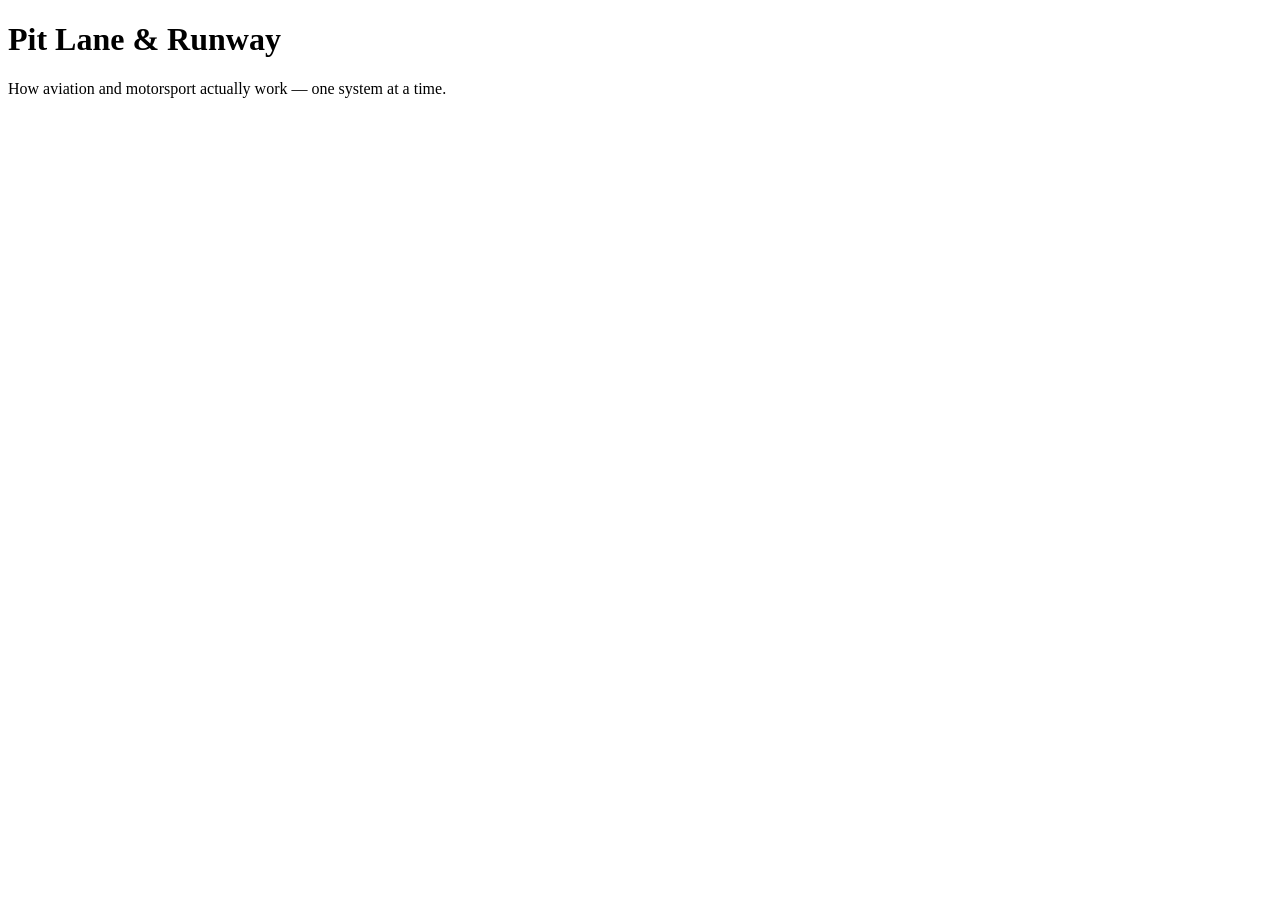
==== index.html @ e1591c95 "chore: set up project structure" ====
<!DOCTYPE html>
<html lang="en">
<head>
    <meta charset="UTF-8">
    <meta name="viewport" content="width=device-width, initial-scale=1.0">
    <title>Pit Lane & Runway</title>
</head>

<body>

    <h1>Pit Lane & Runway</h1>

    <p>
        How aviation and motorsport actually work —
        one system at a time.
    </p>

</body>
</html>
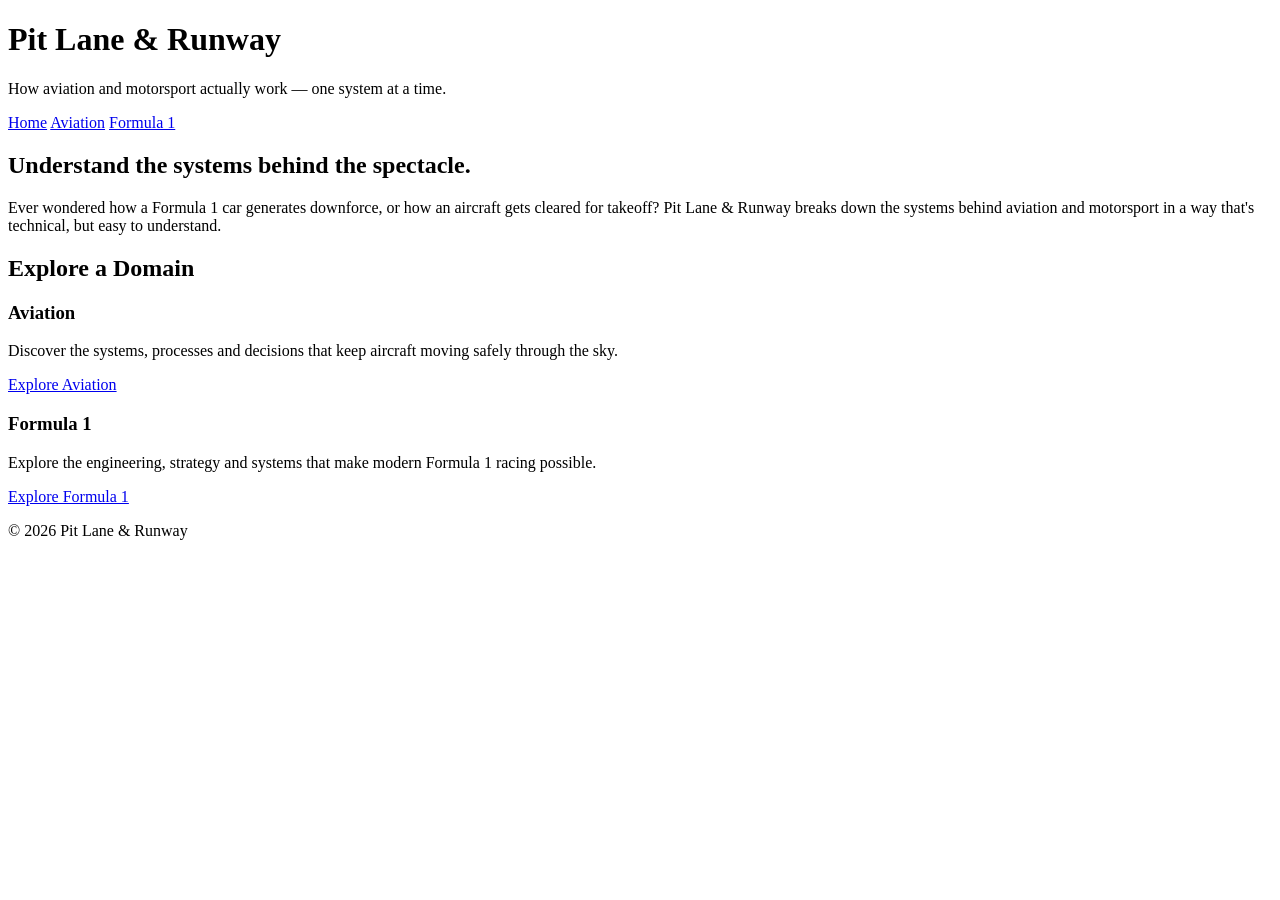
==== commit d1e9d427: "feat: build initial homepage structure" ====
--- a/index.html
+++ b/index.html
@@ -3,17 +3,77 @@
 <head>
     <meta charset="UTF-8">
     <meta name="viewport" content="width=device-width, initial-scale=1.0">
+
+    <meta
+        name="description"
+        content="Pit Lane & Runway explains how aviation and Formula 1 systems actually work."
+    >
+
     <title>Pit Lane & Runway</title>
 </head>
 
 <body>
 
-    <h1>Pit Lane & Runway</h1>
+    <header>
+        <h1>Pit Lane &amp; Runway</h1>
 
-    <p>
-        How aviation and motorsport actually work —
-        one system at a time.
-    </p>
+        <p>
+            How aviation and motorsport actually work —
+            one system at a time.
+        </p>
+
+        <nav>
+            <a href="index.html">Home</a>
+            <a href="topics/aviation/">Aviation</a>
+            <a href="topics/f1/">Formula 1</a>
+        </nav>
+    </header>
+
+    <main>
+
+        <section>
+            <h2>Understand the systems behind the spectacle.</h2>
+
+            <p>
+                Ever wondered how a Formula 1 car generates downforce,
+                or how an aircraft gets cleared for takeoff?
+                Pit Lane &amp; Runway breaks down the systems behind
+                aviation and motorsport in a way that's technical,
+                but easy to understand.
+            </p>
+        </section>
+
+        <section>
+            <h2>Explore a Domain</h2>
+
+            <article>
+                <h3>Aviation</h3>
+
+                <p>
+                    Discover the systems, processes and decisions
+                    that keep aircraft moving safely through the sky.
+                </p>
+
+                <a href="topics/aviation/">Explore Aviation</a>
+            </article>
+
+            <article>
+                <h3>Formula 1</h3>
+
+                <p>
+                    Explore the engineering, strategy and systems
+                    that make modern Formula 1 racing possible.
+                </p>
+
+                <a href="topics/f1/">Explore Formula 1</a>
+            </article>
+        </section>
+
+    </main>
+
+    <footer>
+        <p>&copy; 2026 Pit Lane &amp; Runway</p>
+    </footer>
 
 </body>
 </html>
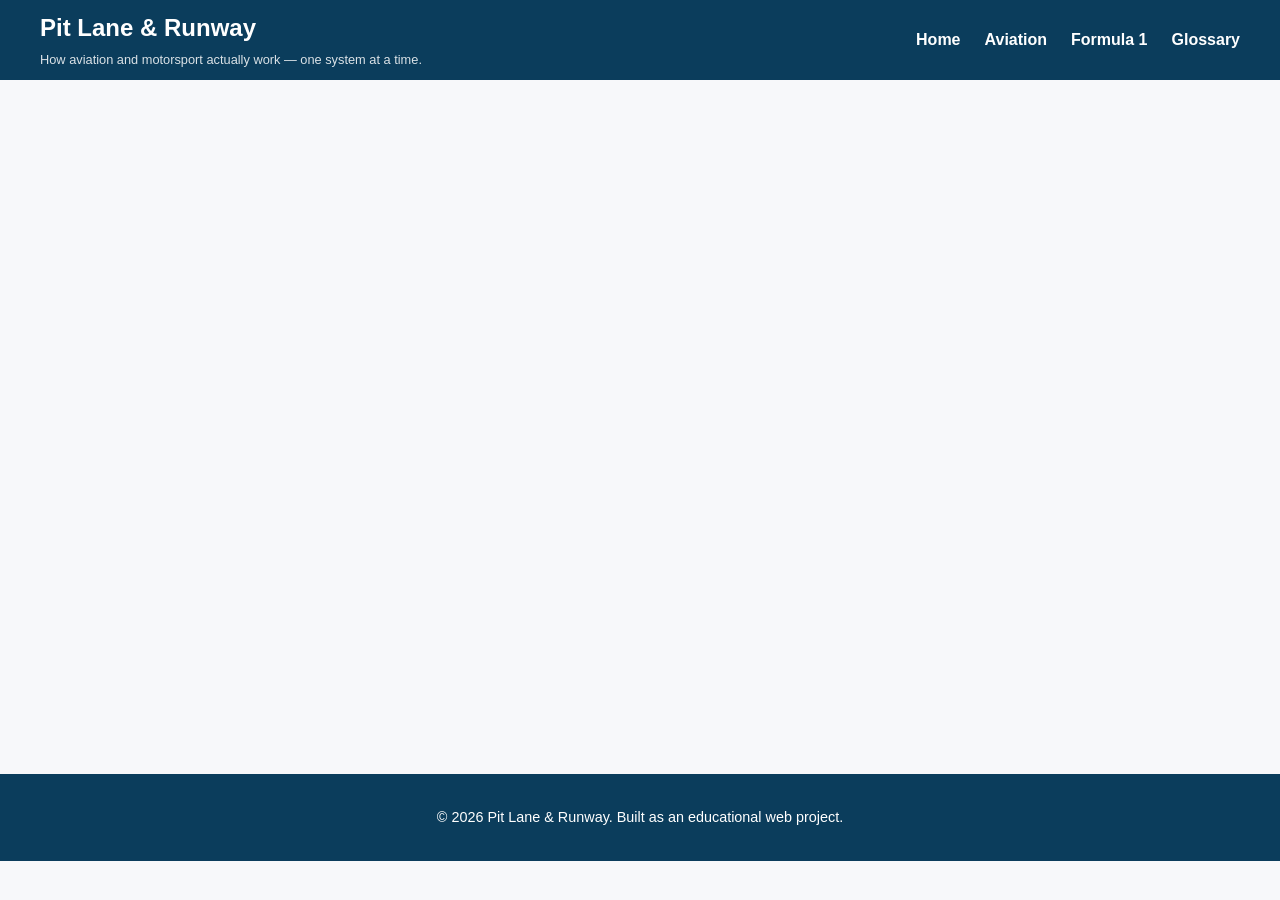
==== commit 0a5a4596: "feat: build shared site layout" ====
--- a/index.html
+++ b/index.html
@@ -10,69 +10,60 @@
     >
 
     <title>Pit Lane & Runway</title>
+
+    <link rel="stylesheet" href="styles/styles.css">
 </head>
-
 <body>
 
-    <header>
-        <h1>Pit Lane &amp; Runway</h1>
+    <header class="site-header">
+        <div class="container header-inner">
 
-        <p>
-            How aviation and motorsport actually work —
-            one system at a time.
-        </p>
+            <a href="index.html" class="brand">
+                <p class="brand-name">Pit Lane &amp; Runway</p>
+                <p class="brand-tagline">
+                    How aviation and motorsport actually work —
+                    one system at a time.
+                </p>
+            </a>
 
-        <nav>
-            <a href="index.html">Home</a>
-            <a href="topics/aviation/">Aviation</a>
-            <a href="topics/f1/">Formula 1</a>
-        </nav>
+            <nav class="site-nav" aria-label="Main navigation">
+                <ul>
+                    <li>
+                        <a href="index.html">Home</a>
+                    </li>
+
+                    <li>
+                        <a href="topics/aviation/">Aviation</a>
+                    </li>
+
+                    <li>
+                        <a href="topics/f1/">Formula 1</a>
+                    </li>
+
+                    <li>
+                        <a href="glossary.html">Glossary</a>
+                    </li>
+                </ul>
+            </nav>
+
+        </div>
     </header>
+
 
     <main>
 
-        <section>
-            <h2>Understand the systems behind the spectacle.</h2>
-
-            <p>
-                Ever wondered how a Formula 1 car generates downforce,
-                or how an aircraft gets cleared for takeoff?
-                Pit Lane &amp; Runway breaks down the systems behind
-                aviation and motorsport in a way that's technical,
-                but easy to understand.
-            </p>
-        </section>
-
-        <section>
-            <h2>Explore a Domain</h2>
-
-            <article>
-                <h3>Aviation</h3>
-
-                <p>
-                    Discover the systems, processes and decisions
-                    that keep aircraft moving safely through the sky.
-                </p>
-
-                <a href="topics/aviation/">Explore Aviation</a>
-            </article>
-
-            <article>
-                <h3>Formula 1</h3>
-
-                <p>
-                    Explore the engineering, strategy and systems
-                    that make modern Formula 1 racing possible.
-                </p>
-
-                <a href="topics/f1/">Explore Formula 1</a>
-            </article>
-        </section>
+        <!-- Homepage content will be developed on Day 2 -->
 
     </main>
 
-    <footer>
-        <p>&copy; 2026 Pit Lane &amp; Runway</p>
+
+    <footer class="site-footer">
+        <div class="container">
+            <p>
+                &copy; 2026 Pit Lane &amp; Runway.
+                Built as an educational web project.
+            </p>
+        </div>
     </footer>
 
 </body>
--- a/styles/styles.css
+++ b/styles/styles.css
@@ -0,0 +1,227 @@
+:root {
+    /* Brand colours */
+    --aviation-navy: #0B3D5C;
+    --f1-red: #C8102E;
+
+    /* Neutral colours */
+    --white: #FFFFFF;
+    --off-white: #F7F8FA;
+    --light-grey: #E5E7EB;
+    --medium-grey: #6B7280;
+    --dark-grey: #374151;
+    --black: #111827;
+
+    /* Typography */
+    --font-heading: Arial, Helvetica, sans-serif;
+    --font-body: Arial, Helvetica, sans-serif;
+
+    /* Layout */
+    --content-width: 1200px;
+    --page-padding: 1.5rem;
+
+    /* Spacing */
+    --space-xs: 0.5rem;
+    --space-sm: 0.75rem;
+    --space-md: 1rem;
+    --space-lg: 1.5rem;
+    --space-xl: 2rem;
+    --space-xxl: 4rem;
+
+    /* Borders */
+    --border-radius: 8px;
+    --border-colour: var(--light-grey);
+
+    /* Effects */
+    --shadow: 0 2px 8px rgba(0, 0, 0, 0.08);
+    --transition: 0.2s ease;
+}
+
+* {
+    box-sizing: border-box;
+}
+
+html {
+    scroll-behavior: smooth;
+}
+
+body {
+    margin: 0;
+    background-color: var(--off-white);
+    color: var(--black);
+    font-family: var(--font-body);
+    line-height: 1.6;
+}
+
+img {
+    max-width: 100%;
+    display: block;
+}
+
+a {
+    color: var(--aviation-navy);
+    text-decoration: none;
+}
+
+a:hover {
+    color: var(--f1-red);
+}
+
+
+/*Shared Layout*/
+
+.container {
+    width: min(100% - 2 * var(--page-padding), var(--content-width));
+    margin-inline: auto;
+}
+
+
+/*Header*/
+   
+.site-header {
+    background-color: var(--aviation-navy);
+    color: var(--white);
+}
+
+.header-inner {
+    min-height: 80px;
+    display: flex;
+    align-items: center;
+    justify-content: space-between;
+    gap: var(--space-lg);
+}
+
+.brand {
+    color: var(--white);
+}
+
+.brand:hover {
+    color: var(--white);
+}
+
+.brand-name {
+    margin: 0;
+    font-family: var(--font-heading);
+    font-size: 1.5rem;
+    font-weight: 700;
+}
+
+.brand-tagline {
+    margin: 0.15rem 0 0;
+    font-size: 0.8rem;
+    opacity: 0.85;
+}
+
+
+/*Navigation*/
+
+.site-nav ul {
+    display: flex;
+    align-items: center;
+    gap: var(--space-lg);
+    list-style: none;
+    margin: 0;
+    padding: 0;
+}
+
+.site-nav a {
+    color: var(--white);
+    font-weight: 600;
+    padding: 0.5rem 0;
+    border-bottom: 2px solid transparent;
+    transition: border-color var(--transition),
+                color var(--transition);
+}
+
+.site-nav a:hover,
+.site-nav a:focus {
+    color: var(--white);
+    border-bottom-color: var(--f1-red);
+}
+
+
+/*Main Content*/
+
+main {
+    min-height: 70vh;
+}
+
+.section {
+    padding: var(--space-xxl) 0;
+}
+
+.section-title {
+    margin-top: 0;
+    font-family: var(--font-heading);
+    color: var(--aviation-navy);
+}
+
+
+/* =========================================
+   Buttons
+   ========================================= */
+
+.button {
+    display: inline-block;
+    padding: 0.7rem 1.2rem;
+    border-radius: var(--border-radius);
+    background-color: var(--f1-red);
+    color: var(--white);
+    font-weight: 700;
+    transition: transform var(--transition),
+                background-color var(--transition);
+}
+
+.button:hover,
+.button:focus {
+    background-color: #a80d27;
+    color: var(--white);
+    transform: translateY(-1px);
+}
+
+
+/*Cards*/
+
+.card {
+    background-color: var(--white);
+    border: 1px solid var(--border-colour);
+    border-radius: var(--border-radius);
+    padding: var(--space-xl);
+    box-shadow: var(--shadow);
+}
+
+
+/*Footer*/
+
+.site-footer {
+    background-color: var(--aviation-navy);
+    color: var(--white);
+    padding: var(--space-xl) 0;
+    margin-top: var(--space-xxl);
+}
+
+.site-footer p {
+    margin: 0;
+    text-align: center;
+    font-size: 0.9rem;
+}
+
+
+/*Responsive Layout*/
+
+@media (max-width: 700px) {
+
+    .header-inner {
+        flex-direction: column;
+        align-items: flex-start;
+        padding: var(--space-lg) 0;
+    }
+
+    .site-nav ul {
+        flex-wrap: wrap;
+        gap: var(--space-md);
+    }
+
+    .section {
+        padding: var(--space-xl) 0;
+    }
+}
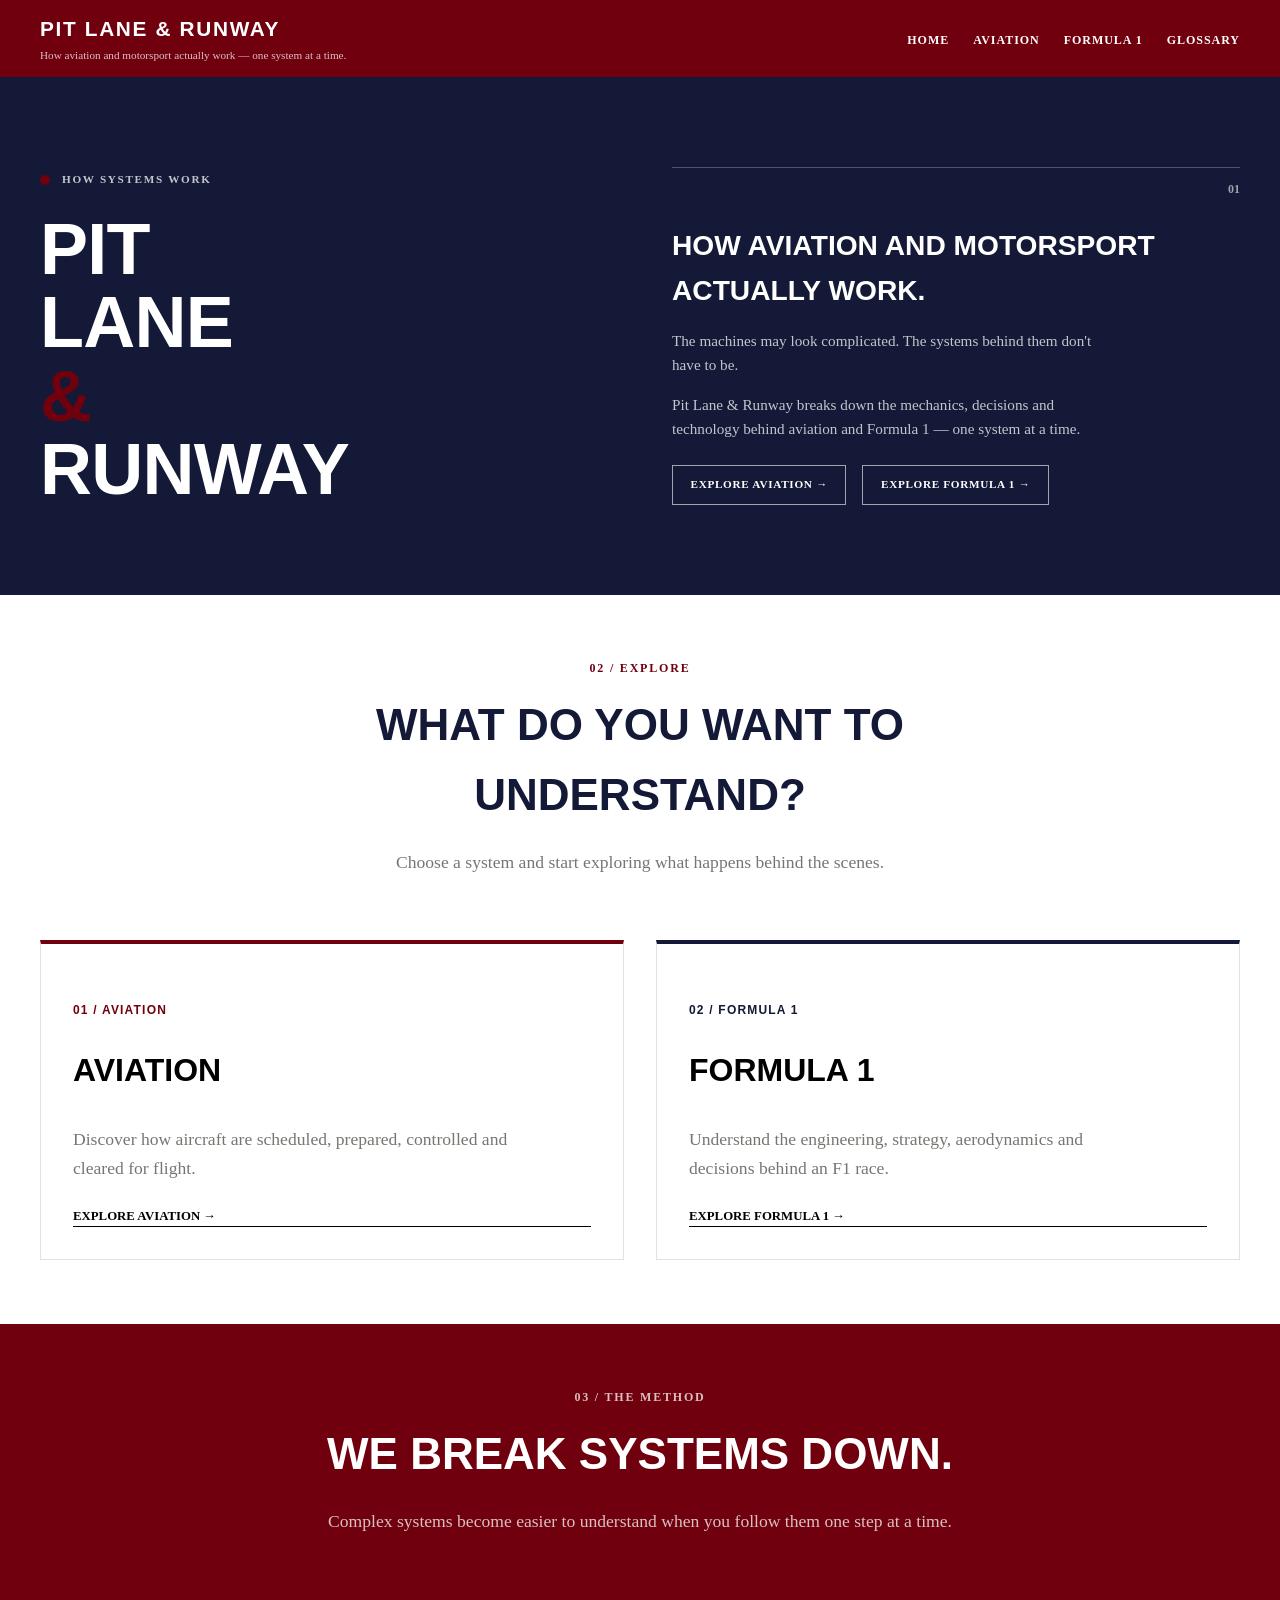
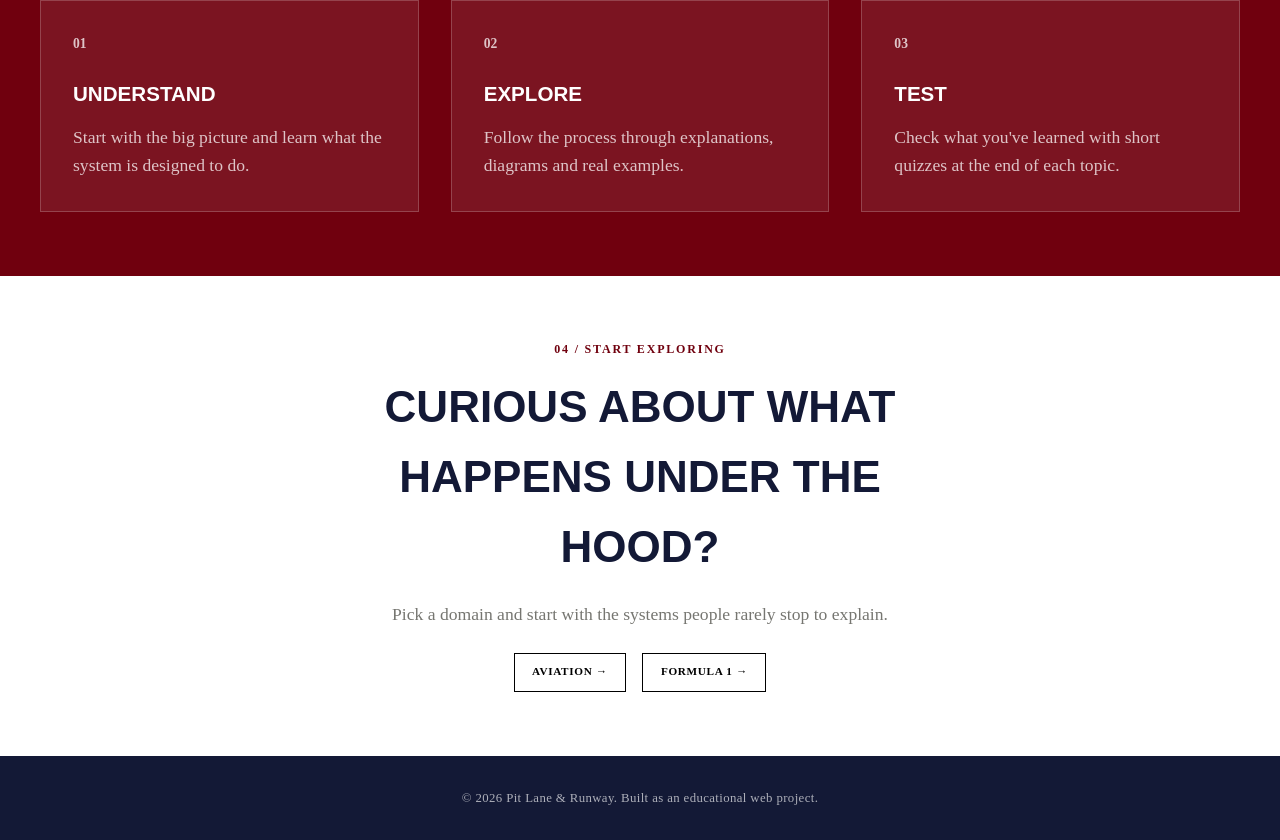
==== commit b9da00ea: "feat: complete homepage" ====
--- a/index.html
+++ b/index.html
@@ -52,9 +52,207 @@
 
     <main>
 
-        <!-- Homepage content will be developed on Day 2 -->
-
-    </main>
+    <!-- Editorial Hero -->
+    <section class="editorial-hero">
+        <div class="container editorial-hero-grid">
+
+            <div class="hero-title">
+                <p class="hero-kicker">HOW SYSTEMS WORK</p>
+
+                <h1>
+                    PIT<br>
+                    LANE<br>
+                    <span>&amp;</span><br>
+                    RUNWAY
+                </h1>
+            </div>
+
+            <div class="hero-copy">
+
+                <p class="hero-page-number">01</p>
+
+                <h2>
+                    How aviation and motorsport actually work.
+                </h2>
+
+                <p>
+                    The machines may look complicated.
+                    The systems behind them don't have to be.
+                </p>
+
+                <p>
+                    Pit Lane &amp; Runway breaks down the mechanics,
+                    decisions and technology behind aviation and
+                    Formula 1 — one system at a time.
+                </p>
+
+                <div class="hero-links">
+                    <a href="topics/aviation/index.html">
+                        Explore Aviation →
+                    </a>
+
+                    <a href="topics/f1/index.html">
+                        Explore Formula 1 →
+                    </a>
+                </div>
+
+            </div>
+
+        </div>
+    </section>
+
+
+    <!-- Explore Domains -->
+    <section class="explore-section">
+        <div class="container">
+
+            <div class="section-heading">
+                <p class="section-label">02 / EXPLORE</p>
+
+                <h2>
+                    What do you want to understand?
+                </h2>
+
+                <p>
+                    Choose a system and start exploring what happens
+                    behind the scenes.
+                </p>
+            </div>
+
+            <div class="domain-grid">
+
+                <article class="domain-card aviation-card">
+                    <p class="domain-number">01 / AVIATION</p>
+
+                    <h3>Aviation</h3>
+
+                    <p>
+                        Discover how aircraft are scheduled,
+                        prepared, controlled and cleared for flight.
+                    </p>
+
+                    <a
+                        class="text-link"
+                        href="topics/aviation/index.html"
+                    >
+                        Explore Aviation →
+                    </a>
+                </article>
+
+
+                <article class="domain-card f1-card">
+                    <p class="domain-number">02 / FORMULA 1</p>
+
+                    <h3>Formula 1</h3>
+
+                    <p>
+                        Understand the engineering, strategy,
+                        aerodynamics and decisions behind an F1 race.
+                    </p>
+
+                    <a
+                        class="text-link"
+                        href="topics/f1/index.html"
+                    >
+                        Explore Formula 1 →
+                    </a>
+                </article>
+
+            </div>
+
+        </div>
+    </section>
+
+
+    <!-- How It Works -->
+    <section class="how-it-works">
+        <div class="container">
+
+            <div class="section-heading">
+                <p class="section-label">03 / THE METHOD</p>
+
+                <h2>
+                    We break systems down.
+                </h2>
+
+                <p>
+                    Complex systems become easier to understand when
+                    you follow them one step at a time.
+                </p>
+            </div>
+
+            <div class="steps-grid">
+
+                <article class="step-card">
+                    <span class="step-number">01</span>
+
+                    <h3>Understand</h3>
+
+                    <p>
+                        Start with the big picture and learn what
+                        the system is designed to do.
+                    </p>
+                </article>
+
+                <article class="step-card">
+                    <span class="step-number">02</span>
+
+                    <h3>Explore</h3>
+
+                    <p>
+                        Follow the process through explanations,
+                        diagrams and real examples.
+                    </p>
+                </article>
+
+                <article class="step-card">
+                    <span class="step-number">03</span>
+
+                    <h3>Test</h3>
+
+                    <p>
+                        Check what you've learned with short
+                        quizzes at the end of each topic.
+                    </p>
+                </article>
+
+            </div>
+
+        </div>
+    </section>
+
+
+    <!-- Final Callout -->
+    <section class="explore-callout">
+        <div class="container">
+
+            <div class="callout-content">
+                <p class="section-label">04 / START EXPLORING</p>
+
+                <h2>
+                    Curious about what happens under the hood?
+                </h2>
+
+                <p>
+                    Pick a domain and start with the systems
+                    people rarely stop to explain.
+                </p>
+
+                <div class="hero-links">
+                    <a href="topics/aviation/index.html">
+                        Aviation →
+                    </a>
+
+                    <a href="topics/f1/index.html">
+                        Formula 1 →
+                    </a>
+                </div>
+            </div>
+
+        </div>
+    </section>
+
+</main>
 
 
     <footer class="site-footer">
--- a/styles/styles.css
+++ b/styles/styles.css
@@ -1,25 +1,17 @@
 :root {
-    /* Brand colours */
-    --aviation-navy: #0B3D5C;
-    --f1-red: #C8102E;
-
-    /* Neutral colours */
+    --dark-ruby: #70000E;
+    --neon-navy: #131936;
+    --bleached-sand: #E3D7BF;
     --white: #FFFFFF;
-    --off-white: #F7F8FA;
-    --light-grey: #E5E7EB;
-    --medium-grey: #6B7280;
-    --dark-grey: #374151;
-    --black: #111827;
-
-    /* Typography */
-    --font-heading: Arial, Helvetica, sans-serif;
-    --font-body: Arial, Helvetica, sans-serif;
-
-    /* Layout */
-    --content-width: 1200px;
-    --page-padding: 1.5rem;
-
-    /* Spacing */
+    --black: #000000;
+    --medium-grey: #767671;
+    --border-colour: rgba(19, 25, 54, 0.12);
+    --transition: 0.2s ease;
+
+    --font-heading: "Arial Black", Impact, sans-serif;
+    --font-body: "Bodoni Moda", Georgia, serif;
+    --font-ui: Arial, Helvetica, sans-serif;
+
     --space-xs: 0.5rem;
     --space-sm: 0.75rem;
     --space-md: 1rem;
@@ -27,13 +19,8 @@
     --space-xl: 2rem;
     --space-xxl: 4rem;
 
-    /* Borders */
-    --border-radius: 8px;
-    --border-colour: var(--light-grey);
-
-    /* Effects */
-    --shadow: 0 2px 8px rgba(0, 0, 0, 0.08);
-    --transition: 0.2s ease;
+    --content-width: 1200px;
+    --page-padding: 1rem;
 }
 
 * {
@@ -46,9 +33,10 @@
 
 body {
     margin: 0;
-    background-color: var(--off-white);
+    background-color: var(--white);
     color: var(--black);
     font-family: var(--font-body);
+    font-size: 1.1rem;
     line-height: 1.6;
 }
 
@@ -58,16 +46,13 @@
 }
 
 a {
-    color: var(--aviation-navy);
+    color: var(--neon-navy);
     text-decoration: none;
 }
 
 a:hover {
-    color: var(--f1-red);
-}
-
-
-/*Shared Layout*/
+    color: var(--dark-ruby);
+}
 
 .container {
     width: min(100% - 2 * var(--page-padding), var(--content-width));
@@ -75,44 +60,44 @@
 }
 
 
-/*Header*/
-   
+/* Header — ruby red */
+
 .site-header {
-    background-color: var(--aviation-navy);
-    color: var(--white);
+    background-color: var(--dark-ruby);
+    color: var(--white);
+    border-bottom: none;
 }
 
 .header-inner {
-    min-height: 80px;
+    min-height: 64px;
     display: flex;
     align-items: center;
     justify-content: space-between;
     gap: var(--space-lg);
+    flex-wrap: wrap;
+    padding: var(--space-sm) 0;
 }
 
 .brand {
     color: var(--white);
 }
 
-.brand:hover {
-    color: var(--white);
-}
-
 .brand-name {
     margin: 0;
     font-family: var(--font-heading);
-    font-size: 1.5rem;
-    font-weight: 700;
+    font-size: 1.3rem;
+    font-weight: 700;
+    letter-spacing: 0.08em;
+    text-transform: uppercase;
+    color: var(--white);
 }
 
 .brand-tagline {
-    margin: 0.15rem 0 0;
-    font-size: 0.8rem;
-    opacity: 0.85;
-}
-
-
-/*Navigation*/
+    margin: 0.1rem 0 0;
+    max-width: 380px;
+    font-size: 0.7rem;
+    color: rgba(255, 255, 255, 0.75);
+}
 
 .site-nav ul {
     display: flex;
@@ -126,102 +111,385 @@
 .site-nav a {
     color: var(--white);
     font-weight: 600;
+    font-size: 0.75rem;
+    letter-spacing: 0.08em;
+    text-transform: uppercase;
     padding: 0.5rem 0;
     border-bottom: 2px solid transparent;
-    transition: border-color var(--transition),
-                color var(--transition);
+    transition: border-color var(--transition), color var(--transition);
 }
 
 .site-nav a:hover,
 .site-nav a:focus {
     color: var(--white);
-    border-bottom-color: var(--f1-red);
-}
-
-
-/*Main Content*/
+    border-bottom-color: var(--white);
+}
 
 main {
     min-height: 70vh;
 }
 
-.section {
+
+/* =========================================
+   Hero — "PIT LANE & RUNWAY" — solid neon navy.
+   Vertical stripe removed entirely.
+========================================= */
+
+.editorial-hero {
+    position: relative;
+    background-color: var(--neon-navy);
     padding: var(--space-xxl) 0;
 }
 
-.section-title {
-    margin-top: 0;
-    font-family: var(--font-heading);
-    color: var(--aviation-navy);
-}
-
-
-/* =========================================
-   Buttons
-   ========================================= */
-
-.button {
-    display: inline-block;
-    padding: 0.7rem 1.2rem;
-    border-radius: var(--border-radius);
-    background-color: var(--f1-red);
-    color: var(--white);
-    font-weight: 700;
-    transition: transform var(--transition),
-                background-color var(--transition);
-}
-
-.button:hover,
-.button:focus {
-    background-color: #a80d27;
-    color: var(--white);
-    transform: translateY(-1px);
-}
-
-
-/*Cards*/
-
-.card {
+.editorial-hero-grid {
+    position: relative;
+    display: grid;
+    grid-template-columns: 1fr 1fr;
+    gap: var(--space-xxl);
+    align-items: center;
+}
+
+.hero-title {
+    padding: var(--space-lg) 0;
+}
+
+.hero-kicker {
+    display: inline-flex;
+    align-items: center;
+    gap: var(--space-sm);
+    margin: 0 0 var(--space-lg);
+    color: rgba(255, 255, 255, 0.75);
+    font-size: 0.7rem;
+    font-weight: 700;
+    letter-spacing: 0.15em;
+    text-transform: uppercase;
+}
+
+.hero-kicker::before {
+    content: "";
+    width: 10px;
+    height: 10px;
+    border-radius: 50%;
+    background-color: var(--dark-ruby);
+}
+
+.hero-title h1 {
+    margin: 0;
+    color: var(--white);
+    font-family: var(--font-heading);
+    font-size: clamp(2.75rem, 6vw, 4.5rem);
+    font-weight: 800;
+    line-height: 1.02;
+    letter-spacing: -0.01em;
+    text-transform: uppercase;
+}
+
+.hero-title h1 span {
+    color: var(--dark-ruby);
+}
+
+.hero-copy {
+    background-color: transparent;
+    color: var(--white);
+    padding: var(--space-lg) 0;
+}
+
+.hero-page-number {
+    margin: 0 0 var(--space-lg);
+    padding-top: var(--space-sm);
+    border-top: 1px solid rgba(255, 255, 255, 0.25);
+    color: rgba(255, 255, 255, 0.6);
+    font-size: 0.75rem;
+    font-weight: 700;
+    text-align: right;
+}
+
+.hero-copy h2 {
+    margin: 0 0 var(--space-md);
+    color: var(--white);
+    font-family: var(--font-heading);
+    font-size: clamp(1.3rem, 2.2vw, 1.8rem);
+    text-transform: uppercase;
+}
+
+.hero-copy p:not(.hero-page-number) {
+    color: rgba(255, 255, 255, 0.75);
+    font-size: 0.95rem;
+    max-width: 420px;
+}
+
+.hero-links {
+    display: flex;
+    flex-wrap: wrap;
+    gap: var(--space-md);
+    margin-top: var(--space-lg);
+}
+
+.hero-links a {
+    color: var(--white);
+    font-weight: 700;
+    text-transform: uppercase;
+    letter-spacing: 0.06em;
+    font-size: 0.7rem;
+    padding: 0.6rem 1.1rem;
+    border: 1px solid rgba(255, 255, 255, 0.6);
+    transition: background-color var(--transition), color var(--transition), border-color var(--transition);
+}
+
+.hero-links a:hover {
+    background-color: var(--dark-ruby);
+    border-color: var(--dark-ruby);
+    color: var(--white);
+}
+
+
+/* =========================================
+   "What do you want to understand?" — white
+========================================= */
+
+.explore-section {
+    padding: var(--space-xxl) 0;
     background-color: var(--white);
+}
+
+.section-heading {
+    max-width: 700px;
+    margin-bottom: var(--space-xxl);
+    text-align: center;
+    margin-inline: auto;
+}
+
+.section-label {
+    margin: 0 0 var(--space-sm);
+    color: var(--dark-ruby);
+    font-size: 0.75rem;
+    font-weight: 700;
+    letter-spacing: 0.15em;
+    text-transform: uppercase;
+}
+
+.section-heading h2 {
+    margin: 0 0 var(--space-md);
+    color: var(--neon-navy);
+    font-family: var(--font-heading);
+    font-size: clamp(1.8rem, 3.5vw, 2.75rem);
+    text-transform: uppercase;
+}
+
+.section-heading p:last-child {
+    margin-bottom: 0;
+    color: var(--medium-grey);
+}
+
+.domain-grid {
+    display: grid;
+    grid-template-columns: repeat(2, 1fr);
+    gap: var(--space-xl);
+}
+
+.domain-card {
+    position: relative;
+    min-height: 320px;
+    padding: var(--space-xl);
+    background-color: var(--white);
+    color: var(--black);
     border: 1px solid var(--border-colour);
-    border-radius: var(--border-radius);
+    border-top: 4px solid var(--dark-ruby);
+    display: flex;
+    flex-direction: column;
+    justify-content: flex-end;
+}
+
+.f1-card {
+    border-top-color: var(--neon-navy);
+}
+
+.domain-number {
+    margin: 0 0 var(--space-lg);
+    color: var(--dark-ruby);
+    font-size: 0.75rem;
+    font-weight: 700;
+    letter-spacing: 0.1em;
+    font-family: var(--font-ui);
+}
+
+.f1-card .domain-number {
+    color: var(--neon-navy);
+}
+
+.domain-card h3 {
+    margin: 0 0 var(--space-sm);
+    color: var(--black);
+    font-family: var(--font-heading);
+    font-size: 2rem;
+    text-transform: uppercase;
+}
+
+.domain-card p:not(.domain-number) {
+    max-width: 460px;
+    margin-bottom: var(--space-lg);
+    color: var(--medium-grey);
+}
+
+.text-link {
+    color: var(--black);
+    font-weight: 700;
+    text-transform: uppercase;
+    font-size: 0.8rem;
+    border-bottom: 1px solid var(--black);
+}
+
+.text-link:hover,
+.text-link:focus {
+    color: var(--dark-ruby);
+    border-bottom-color: var(--dark-ruby);
+}
+
+
+/* =========================================
+   "We break systems down." — ruby red
+========================================= */
+
+.how-it-works {
+    padding: var(--space-xxl) 0;
+    background-color: var(--dark-ruby);
+}
+
+.how-it-works .section-heading h2 {
+    color: var(--white);
+}
+
+.how-it-works .section-label {
+    color: rgba(255, 255, 255, 0.75);
+}
+
+.how-it-works .section-heading p:last-child {
+    color: rgba(255, 255, 255, 0.75);
+}
+
+.steps-grid {
+    display: grid;
+    grid-template-columns: repeat(3, 1fr);
+    gap: var(--space-xl);
+}
+
+.step-card {
     padding: var(--space-xl);
-    box-shadow: var(--shadow);
-}
-
-
-/*Footer*/
+    background-color: rgba(255, 255, 255, 0.08);
+    border: 1px solid rgba(255, 255, 255, 0.2);
+}
+
+.step-number {
+    display: block;
+    margin-bottom: var(--space-lg);
+    color: rgba(255, 255, 255, 0.75);
+    font-size: 0.85rem;
+    font-weight: 700;
+}
+
+.step-card h3 {
+    margin: 0 0 var(--space-sm);
+    color: var(--white);
+    font-family: var(--font-heading);
+    text-transform: uppercase;
+}
+
+.step-card p {
+    margin: 0;
+    color: rgba(255, 255, 255, 0.75);
+}
+
+
+/* =========================================
+   "Curious about what happens under the hood?" — white
+========================================= */
+
+.explore-callout {
+    padding: var(--space-xxl) 0;
+    background-color: var(--white);
+    color: var(--black);
+    text-align: center;
+}
+
+.callout-content {
+    max-width: 650px;
+    margin-inline: auto;
+}
+
+.explore-callout .section-label {
+    color: var(--dark-ruby);
+}
+
+.explore-callout h2 {
+    margin: 0 0 var(--space-md);
+    color: var(--neon-navy);
+    font-family: var(--font-heading);
+    font-size: clamp(1.8rem, 3.5vw, 2.75rem);
+    text-transform: uppercase;
+}
+
+.explore-callout p:last-of-type {
+    margin-bottom: 0;
+    color: var(--medium-grey);
+}
+
+.explore-callout .hero-links {
+    justify-content: center;
+}
+
+.explore-callout .hero-links a {
+    color: var(--black);
+    border: 1px solid var(--black);
+}
+
+.explore-callout .hero-links a:hover {
+    background-color: var(--dark-ruby);
+    border-color: var(--dark-ruby);
+    color: var(--white);
+}
+
+
+/* =========================================
+   Footer — neon navy
+========================================= */
 
 .site-footer {
-    background-color: var(--aviation-navy);
+    background-color: var(--neon-navy);
     color: var(--white);
     padding: var(--space-xl) 0;
-    margin-top: var(--space-xxl);
 }
 
 .site-footer p {
     margin: 0;
     text-align: center;
-    font-size: 0.9rem;
-}
-
-
-/*Responsive Layout*/
-
-@media (max-width: 700px) {
-
-    .header-inner {
+    font-size: 0.8rem;
+    color: rgba(255, 255, 255, 0.65);
+    letter-spacing: 0.03em;
+}
+
+
+/* =========================================
+   Responsive
+========================================= */
+
+@media (max-width: 800px) {
+    .editorial-hero-grid {
+        grid-template-columns: 1fr;
+    }
+
+    .domain-grid,
+    .steps-grid {
+        grid-template-columns: 1fr;
+    }
+}
+
+@media (max-width: 600px) {
+    .hero-links {
         flex-direction: column;
         align-items: flex-start;
-        padding: var(--space-lg) 0;
     }
 
-    .site-nav ul {
-        flex-wrap: wrap;
-        gap: var(--space-md);
-    }
-
-    .section {
-        padding: var(--space-xl) 0;
+    .explore-callout .hero-links {
+        align-items: center;
     }
 }
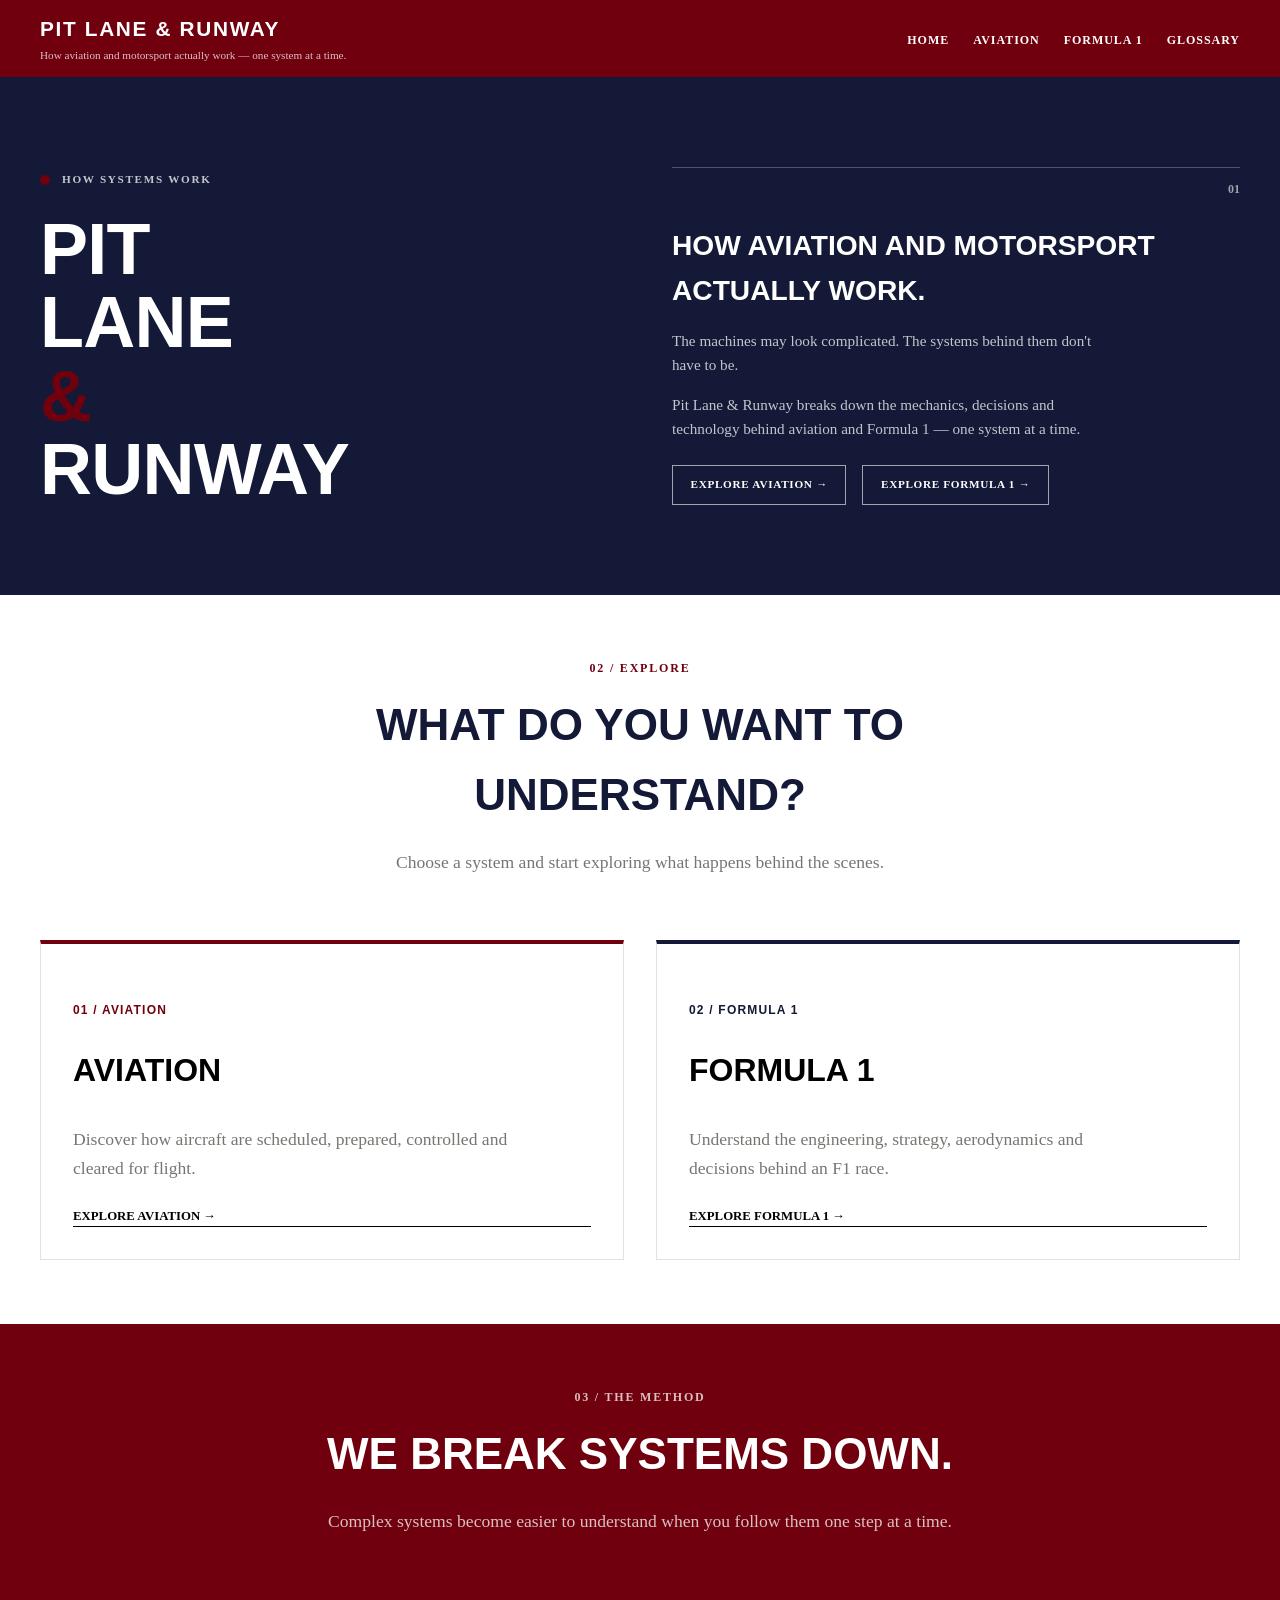
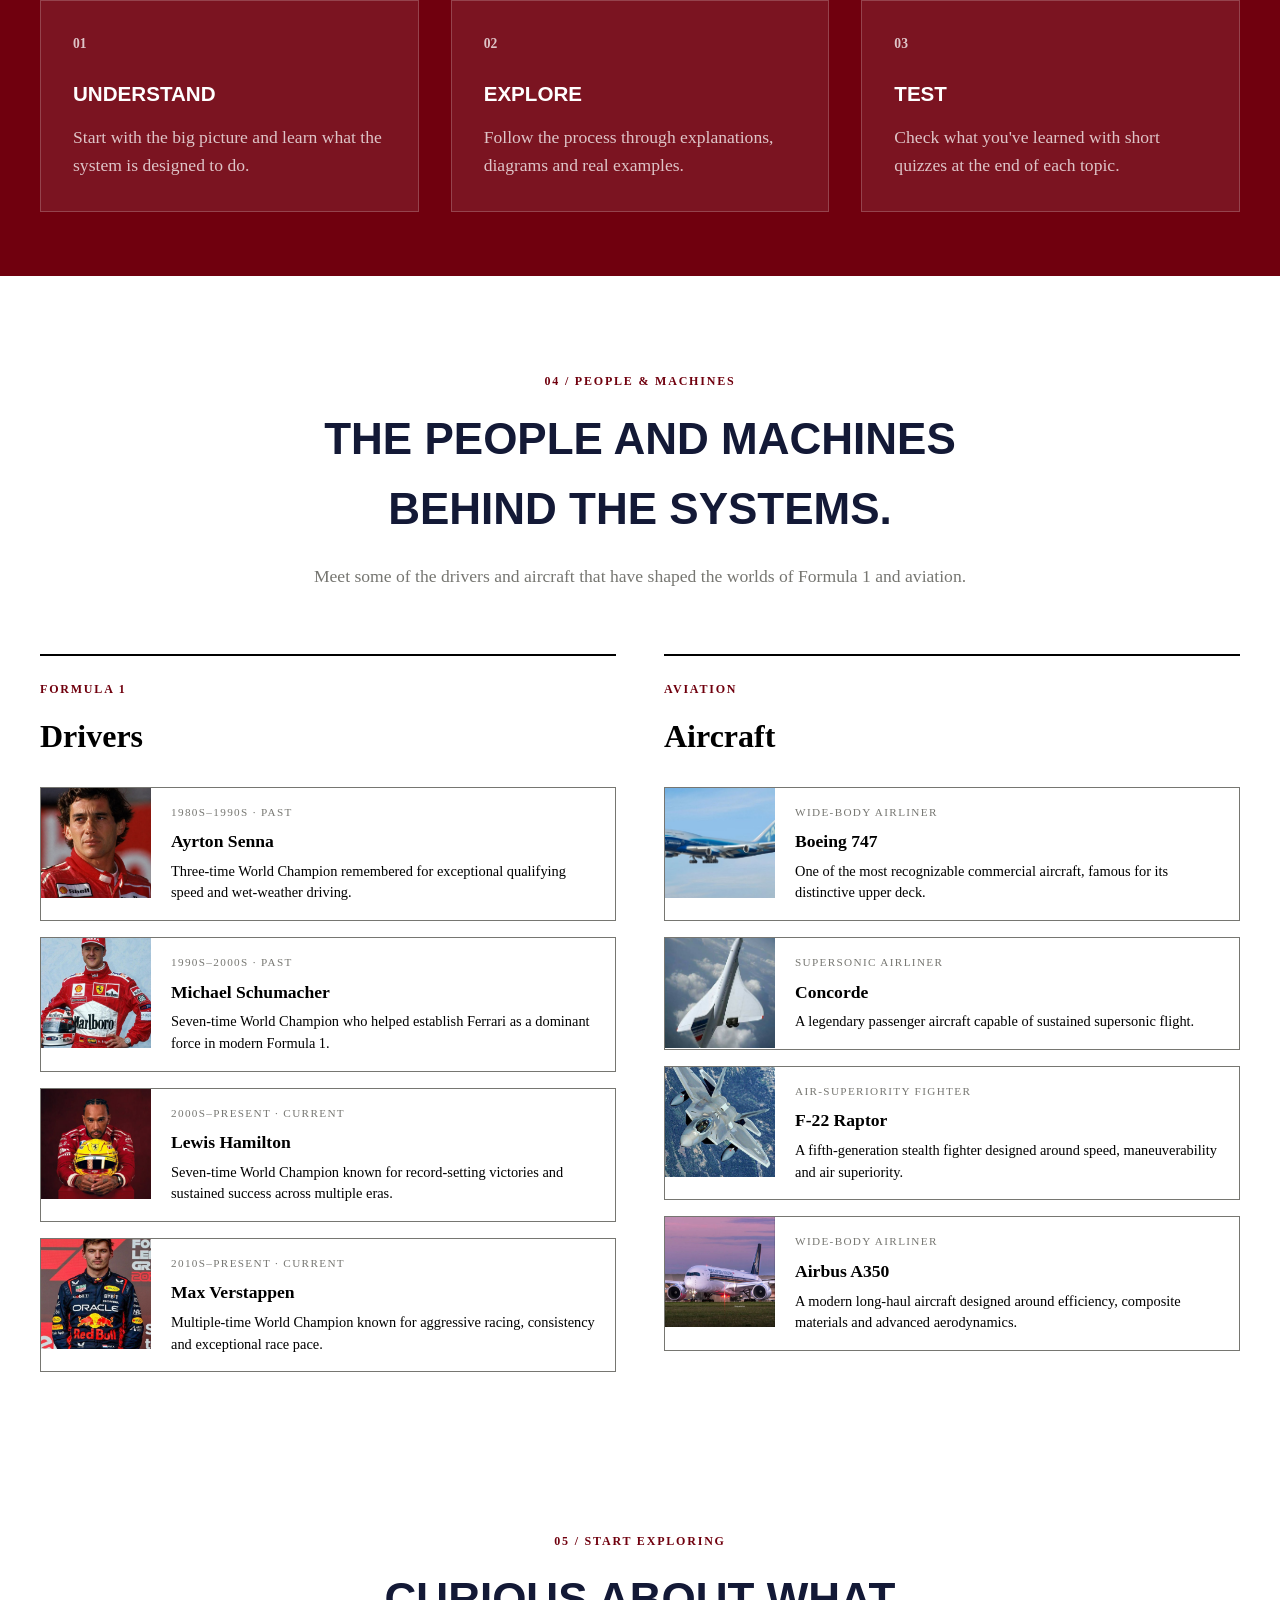
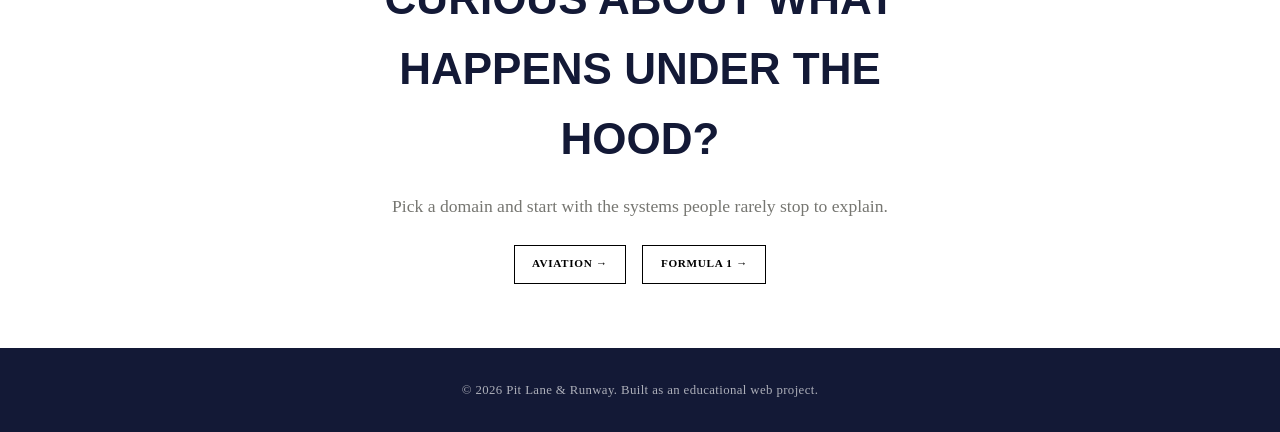
==== commit 25141cc8: "feat: connect topic data and add showcases" ====
--- a/index.html
+++ b/index.html
@@ -221,13 +221,70 @@
         </div>
     </section>
 
+    <!-- People & Machines -->
+<section class="showcase-section">
+    <div class="container">
+
+        <div class="section-heading">
+            <p class="section-label">04 / PEOPLE &amp; MACHINES</p>
+
+            <h2>
+                The people and machines behind the systems.
+            </h2>
+
+            <p>
+                Meet some of the drivers and aircraft that have
+                shaped the worlds of Formula 1 and aviation.
+            </p>
+        </div>
+
+        <div class="showcase-grid">
+
+            <!-- F1 Drivers -->
+            <section class="showcase-panel">
+
+                <div class="showcase-panel-heading">
+                    <p class="section-label">FORMULA 1</p>
+
+                    <h3>Drivers</h3>
+                </div>
+
+                <div
+                    id="driver-showcase"
+                    class="showcase-list"
+                ></div>
+
+            </section>
+
+
+            <!-- Aircraft -->
+            <section class="showcase-panel">
+
+                <div class="showcase-panel-heading">
+                    <p class="section-label">AVIATION</p>
+
+                    <h3>Aircraft</h3>
+                </div>
+
+                <div
+                    id="aircraft-showcase"
+                    class="showcase-list"
+                ></div>
+
+            </section>
+
+        </div>
+
+    </div>
+</section>
+
 
     <!-- Final Callout -->
     <section class="explore-callout">
         <div class="container">
 
             <div class="callout-content">
-                <p class="section-label">04 / START EXPLORING</p>
+                <p class="section-label">05 / START EXPLORING</p>
 
                 <h2>
                     Curious about what happens under the hood?
@@ -263,6 +320,6 @@
             </p>
         </div>
     </footer>
-
+    <script src="scripts/showcase.js"></script>
 </body>
 </html>
--- a/styles/styles.css
+++ b/styles/styles.css
@@ -399,6 +399,86 @@
     color: rgba(255, 255, 255, 0.75);
 }
 
+/* People & Machines Showcase */
+
+.showcase-section {
+    padding: 6rem 0;
+}
+
+.showcase-grid {
+    display: grid;
+    grid-template-columns: repeat(2, minmax(0, 1fr));
+    gap: 3rem;
+    margin-top: 3rem;
+}
+
+.showcase-panel {
+    border-top: 2px solid var(--black);
+    padding-top: 1.5rem;
+}
+
+.showcase-panel-heading {
+    margin-bottom: 1.5rem;
+}
+
+.showcase-panel-heading h3 {
+    margin: 0;
+    font-size: 2rem;
+}
+
+.showcase-list {
+    display: grid;
+    gap: 1rem;
+}
+
+.showcase-item {
+    display: grid;
+    grid-template-columns: 110px 1fr;
+    min-height: 110px;
+    border: 1px solid var(--medium-grey);
+    background: var(--white);
+    overflow: hidden;
+}
+
+.showcase-image-wrapper {
+    width: 110px;
+    height: 110px;
+    overflow: hidden;
+}
+
+.showcase-image {
+    width: 100%;
+    height: 100%;
+    object-fit: cover;
+    display: block;
+}
+
+.showcase-item-content {
+    padding: 1rem 1.25rem;
+    display: flex;
+    flex-direction: column;
+    justify-content: center;
+}
+
+.showcase-item-meta {
+    font-size: 0.7rem;
+    letter-spacing: 0.12em;
+    text-transform: uppercase;
+    color: var(--medium-grey);
+    margin-bottom: 0.35rem;
+}
+
+.showcase-item h4 {
+    margin: 0 0 0.35rem;
+    font-size: 1.1rem;
+}
+
+.showcase-item p {
+    margin: 0;
+    font-size: 0.9rem;
+    line-height: 1.5;
+}
+
 
 /* =========================================
    "Curious about what happens under the hood?" — white
@@ -492,4 +572,775 @@
     .explore-callout .hero-links {
         align-items: center;
     }
+}
+
+/* Topic Template */
+
+.topic-page {
+    background-color: var(--white);
+}
+
+.topic-header {
+    padding: var(--space-xxl) 0;
+    background-color: var(--neon-navy);
+    color: var(--white);
+}
+
+.topic-header h1 {
+    margin: 0 0 var(--space-lg);
+    color: var(--white);
+    font-family: var(--font-heading);
+    font-size: clamp(2.5rem, 6vw, 4.5rem);
+    line-height: 1.05;
+    text-transform: uppercase;
+}
+
+.topic-header .section-label {
+    color: rgba(255, 255, 255, 0.75);
+}
+
+.topic-introduction {
+    max-width: 750px;
+    margin: 0;
+    color: rgba(255, 255, 255, 0.8);
+    font-size: 1.15rem;
+}
+
+.topic-section {
+    padding: var(--space-md) 0;
+}
+.topic-section.test-yourself {
+    background-color: var(--neon-navy);
+    color: var(--white);
+}
+.topic-section.test-yourself {
+    padding: var(--space-md) 0;
+    background-color: var(--neon-navy);
+    color: var(--white);
+}
+.topic-section.test-yourself h2 {
+    margin-top: 0;
+    margin-bottom: var(--space-lg);
+    color: var(--white);
+    font-family: var(--font-heading);
+    font-size: clamp(2rem, 4vw, 3rem);
+    text-transform: uppercase;
+}
+
+.topic-section h2,
+.topic-diagram h2,
+.topic-test h2 {
+    margin-top: 0;
+    color: var(--neon-navy);
+    font-family: var(--font-heading);
+    text-transform: uppercase;
+}
+
+.topic-section p {
+    max-width: 800px;
+}
+
+.topic-diagram {
+    padding: var(--space-xxl) 0;
+    background-color: var(--dark-ruby);
+    color: var(--white);
+}
+
+.topic-diagram h2 {
+    color: var(--white);
+}
+
+.diagram-placeholder {
+    max-width: 900px;
+    min-height: 260px;
+    padding: var(--space-xl);
+    border: 1px solid rgba(255, 255, 255, 0.35);
+    display: flex;
+    flex-direction: column;
+    justify-content: center;
+    align-items: center;
+    text-align: center;
+}
+
+.diagram-placeholder p {
+    margin: 0.25rem 0;
+    color: rgba(255, 255, 255, 0.8);
+}
+
+.topic-glossary {
+    max-width: 800px;
+    margin: 0;
+}
+
+.topic-glossary div {
+    padding: var(--space-lg) 0;
+    border-bottom: 1px solid var(--border-colour);
+}
+
+.topic-glossary dt {
+    margin-bottom: var(--space-xs);
+    color: var(--dark-ruby);
+    font-family: var(--font-ui);
+    font-weight: 700;
+}
+
+.topic-glossary dd {
+    margin: 0;
+    color: var(--medium-grey);
+}
+
+.topic-test {
+    padding: var(--space-xxl) 0;
+    background-color: var(--neon-navy);
+    color: var(--white);
+}
+
+.topic-test h2 {
+    color: var(--white);
+}
+
+.topic-test p {
+    color: rgba(255, 255, 255, 0.75);
+}
+
+.topic-navigation {
+    padding: var(--space-xl) 0;
+}
+.takeoff-simulation {
+    max-width: 1000px;
+    margin: var(--space-xl) auto 0;
+}
+
+.topic-diagram-introduction {
+    max-width: 750px;
+    color: rgba(255, 255, 255, 0.8);
+}
+.simulation-status {
+    display: grid;
+    grid-template-columns: repeat(3, 1fr);
+    gap: var(--space-md);
+    margin-bottom: var(--space-lg);
+}
+
+.simulation-status > div {
+    padding: var(--space-md);
+    border: 1px solid rgba(255, 255, 255, 0.25);
+}
+
+.simulation-label {
+    display: block;
+    margin-bottom: var(--space-xs);
+    font-family: var(--font-ui);
+    font-size: 0.75rem;
+    font-weight: 700;
+    letter-spacing: 0.08em;
+    color: rgba(255, 255, 255, 0.65);
+}
+
+.simulation-status strong {
+    color: var(--white);
+    font-family: var(--font-ui);
+}
+.runway-scene {
+    position: relative;
+    height: 360px;
+    overflow: hidden;
+    border: 1px solid rgba(255, 255, 255, 0.25);
+    background-color: #8fb8d8;
+}
+.runway-sky {
+    position: absolute;
+    inset: 0 0 42%;
+    background:
+        linear-gradient(
+            to bottom,
+            rgba(255, 255, 255, 0.15),
+            rgba(255, 255, 255, 0)
+        );
+}
+.runway-ground {
+    position: absolute;
+    inset: 58% 0 0;
+    background-color: #68736f;
+}
+.runway {
+    position: absolute;
+    left: 0;
+    right: 0;
+    top: 25%;
+    height: 55%;
+    background-color: #30343a;
+}
+.runway-centre-line {
+    position: absolute;
+    left: 0;
+    right: 0;
+    top: 50%;
+    height: 4px;
+    background: repeating-linear-gradient(
+        to right,
+        var(--white) 0,
+        var(--white) 55px,
+        transparent 55px,
+        transparent 100px
+    );
+}
+.aircraft {
+    position: absolute;
+    left: 8%;
+    bottom: 42%;
+    width: 110px;
+    height: 45px;
+    z-index: 5;
+    transform-origin: center center;
+    transition:
+        left 0.15s linear,
+        bottom 0.15s linear,
+        transform 0.15s linear;
+}
+.aircraft-body {
+    position: absolute;
+    left: 0;
+    top: 16px;
+    width: 100px;
+    height: 14px;
+    border-radius: 50% 55% 55% 50%;
+    background-color: var(--white);
+}
+.aircraft-wing-main {
+    position: absolute;
+    left: 35px;
+    top: 7px;
+    width: 45px;
+    height: 32px;
+    background-color: var(--white);
+    clip-path: polygon(0 50%, 100% 0, 70% 100%);
+}
+.aircraft-tail {
+    position: absolute;
+    left: 8px;
+    top: 5px;
+    width: 18px;
+    height: 25px;
+    background-color: var(--white);
+    clip-path: polygon(0 100%, 100% 0, 100% 100%);
+}
+.takeoff-point {
+    position: absolute;
+    right: 8%;
+    bottom: 42%;
+    height: 75px;
+    border-left: 2px dashed rgba(255, 255, 255, 0.7);
+    padding-left: var(--space-sm);
+    color: var(--white);
+    font-family: var(--font-ui);
+    font-size: 0.7rem;
+    font-weight: 700;
+    letter-spacing: 0.08em;
+}
+.simulation-controls {
+    display: flex;
+    gap: var(--space-md);
+    margin-top: var(--space-lg);
+}
+.simulation-button {
+    padding: var(--space-md) var(--space-xl);
+    border: 1px solid var(--white);
+    background-color: var(--white);
+    color: var(--neon-navy);
+    font-family: var(--font-ui);
+    font-weight: 700;
+    text-transform: uppercase;
+    cursor: pointer;
+}
+
+.simulation-button:hover {
+    opacity: 0.85;
+}
+
+.simulation-button.secondary {
+    background-color: transparent;
+    color: var(--white);
+}
+.simulation-progress {
+    display: grid;
+    grid-template-columns: repeat(6, 1fr);
+    gap: var(--space-sm);
+    margin-top: var(--space-xl);
+}
+.simulation-progress-step {
+    padding: var(--space-sm);
+    border-top: 2px solid rgba(255, 255, 255, 0.25);
+    color: rgba(255, 255, 255, 0.55);
+    font-family: var(--font-ui);
+    font-size: 0.75rem;
+    font-weight: 700;
+    text-transform: uppercase;
+}
+.simulation-progress-step.active {
+    border-top-color: var(--white);
+    color: var(--white);
+}
+.simulation-progress-step span {
+    display: block;
+    margin-bottom: var(--space-xs);
+    opacity: 0.65;
+}
+.simulation-explanation {
+    max-width: 800px;
+    margin-top: var(--space-xl);
+    padding: var(--space-xl);
+    border: 1px solid rgba(255, 255, 255, 0.25);
+}
+.simulation-explanation h3 {
+    margin-top: 0;
+    color: var(--white);
+    font-family: var(--font-heading);
+    text-transform: uppercase;
+}
+.simulation-explanation p {
+    color: rgba(255, 255, 255, 0.8);
+}
+@media (max-width: 700px) {
+
+    .simulation-status {
+        grid-template-columns: 1fr;
+    }
+
+    .runway-scene {
+        height: 280px;
+    }
+
+    .simulation-progress {
+        grid-template-columns: repeat(2, 1fr);
+    }
+
+    .simulation-controls {
+        flex-direction: column;
+    }
+
+    .simulation-button {
+        width: 100%;
+    }
+
+    .takeoff-simulation {
+        padding: 0 var(--space-md);
+    }
+}
+/* F1 Aerodynamics Simulation */
+
+.aero-simulation {
+    max-width: 1000px;
+    margin: var(--space-xl) auto 0;
+}
+
+.aero-status {
+    display: grid;
+    grid-template-columns: repeat(4, 1fr);
+    gap: var(--space-md);
+    margin-bottom: var(--space-lg);
+}
+
+.aero-status > div {
+    padding: var(--space-md);
+    border: 1px solid rgba(255, 255, 255, 0.25);
+}
+
+.aero-scene {
+    position: relative;
+    height: 360px;
+    overflow: hidden;
+    border: 1px solid rgba(255, 255, 255, 0.25);
+    background-color: #1b1f26;
+}
+
+.airflow {
+    position: absolute;
+    left: -10%;
+    width: 120%;
+    height: 2px;
+    background-color: rgba(255, 255, 255, 0.3);
+    animation: airflowMove 2s linear infinite;
+}
+
+.airflow-one {
+    top: 25%;
+}
+
+.airflow-two {
+    top: 38%;
+    animation-delay: 0.4s;
+}
+
+.airflow-three {
+    top: 52%;
+    animation-delay: 0.8s;
+}
+
+.airflow-four {
+    top: 68%;
+    animation-delay: 1.2s;
+}
+
+@keyframes airflowMove {
+    from {
+        transform: translateX(0);
+    }
+
+    to {
+        transform: translateX(15%);
+    }
+}
+
+.f1-car {
+    position: absolute;
+    left: 50%;
+    top: 55%;
+    width: 380px;
+    height: 100px;
+    transform: translate(-50%, -50%);
+    transition: transform 0.25s ease;
+    z-index: 5;
+}
+
+.f1-body {
+    position: absolute;
+    left: 70px;
+    top: 35px;
+    width: 240px;
+    height: 45px;
+    border-radius: 35% 45% 20% 20%;
+    background-color: var(--white);
+}
+
+.f1-nose {
+    position: absolute;
+    left: 25px;
+    top: 48px;
+    width: 100px;
+    height: 20px;
+    background-color: var(--white);
+    clip-path: polygon(0 50%, 100% 0, 100% 100%);
+}
+
+.f1-cockpit {
+    position: absolute;
+    left: 170px;
+    top: 20px;
+    width: 65px;
+    height: 35px;
+    border-radius: 50% 50% 0 0;
+    background-color: var(--dark-ruby);
+}
+
+.f1-front-wing {
+    position: absolute;
+    left: 5px;
+    top: 58px;
+    width: 80px;
+    height: 8px;
+    background-color: var(--white);
+}
+
+.f1-rear-wing {
+    position: absolute;
+    right: 20px;
+    top: 8px;
+    width: 45px;
+    height: 55px;
+    border: 7px solid var(--white);
+}
+
+.f1-wheel {
+    position: absolute;
+    bottom: 5px;
+    width: 42px;
+    height: 42px;
+    border-radius: 50%;
+    background-color: #111;
+    border: 5px solid #444;
+}
+
+.front-wheel {
+    left: 75px;
+}
+
+.rear-wheel {
+    right: 65px;
+}
+
+.aero-force {
+    position: absolute;
+    z-index: 10;
+    padding: var(--space-sm);
+    border: 1px solid rgba(255, 255, 255, 0.5);
+    color: var(--white);
+    font-family: var(--font-ui);
+    font-size: 0.7rem;
+    font-weight: 700;
+    letter-spacing: 0.08em;
+}
+
+.aero-force-down {
+    left: 48%;
+    bottom: 8%;
+}
+
+.aero-force-drag {
+    right: 5%;
+    top: 48%;
+}
+
+.aero-controls {
+    display: grid;
+    grid-template-columns: repeat(3, 1fr);
+    gap: var(--space-lg);
+    margin-top: var(--space-xl);
+}
+
+.aero-control {
+    padding: var(--space-lg);
+    border: 1px solid rgba(255, 255, 255, 0.25);
+}
+
+.aero-control label {
+    display: block;
+    margin-bottom: var(--space-sm);
+    color: var(--white);
+    font-family: var(--font-ui);
+    font-weight: 700;
+    text-transform: uppercase;
+}
+
+.aero-control input {
+    width: 100%;
+}
+
+.aero-control output {
+    display: block;
+    margin-top: var(--space-sm);
+    color: rgba(255, 255, 255, 0.75);
+    font-family: var(--font-ui);
+}
+
+.aero-explanation {
+    max-width: 800px;
+    margin-top: var(--space-xl);
+    padding: var(--space-xl);
+    border: 1px solid rgba(255, 255, 255, 0.25);
+}
+
+.aero-explanation h3 {
+    margin-top: 0;
+    color: var(--white);
+    font-family: var(--font-heading);
+    text-transform: uppercase;
+}
+
+.aero-explanation p {
+    color: rgba(255, 255, 255, 0.8);
+}
+
+@media (max-width: 700px) {
+
+    .aero-status {
+        grid-template-columns: 1fr 1fr;
+    }
+
+    .aero-controls {
+        grid-template-columns: 1fr;
+    }
+
+    .aero-scene {
+        height: 280px;
+    }
+
+    .f1-car {
+        transform: translate(-50%, -50%) scale(0.7);
+    }
+}
+/* Interactive Test Yourself */
+
+.topic-quiz {
+    max-width: 800px;
+    margin: var(--space-xl) auto 0;
+}
+
+.quiz-progress {
+    margin-bottom: var(--space-lg);
+    color: rgba(255, 255, 255, 0.65);
+    font-family: var(--font-ui);
+    font-size: 0.8rem;
+    font-weight: 700;
+    letter-spacing: 0.08em;
+    text-transform: uppercase;
+}
+
+.quiz-question {
+    margin: 0 0 var(--space-lg);
+    color: var(--white);
+    font-family: var(--font-heading);
+    font-size: clamp(1.5rem, 3vw, 2.2rem);
+}
+
+.quiz-options {
+    display: grid;
+    gap: var(--space-sm);
+}
+
+.quiz-option {
+    width: 100%;
+    padding: var(--space-md);
+    border: 1px solid rgba(255, 255, 255, 0.3);
+    background: transparent;
+    color: var(--white);
+    font-family: var(--font-ui);
+    text-align: left;
+    cursor: pointer;
+    transition:
+        background-color 0.2s ease,
+        border-color 0.2s ease;
+}
+
+.quiz-option:hover:not(:disabled) {
+    background-color: rgba(255, 255, 255, 0.08);
+}
+
+.quiz-option:disabled {
+    cursor: default;
+}
+
+.quiz-option.correct {
+    border-color: var(--white);
+    background-color: rgba(255, 255, 255, 0.15);
+}
+
+.quiz-option.incorrect {
+    border-color: rgba(255, 255, 255, 0.45);
+    opacity: 0.65;
+}
+
+.quiz-feedback {
+    margin-top: var(--space-lg);
+    padding: var(--space-lg);
+    border-left: 3px solid var(--white);
+    color: rgba(255, 255, 255, 0.85);
+    line-height: 1.7;
+}
+
+.quiz-next {
+    display: inline-block;
+    margin-top: var(--space-lg);
+    color: var(--white);
+}
+
+.quiz-result {
+    margin-top: var(--space-xl);
+    padding: var(--space-xl);
+    border: 1px solid rgba(255, 255, 255, 0.3);
+}
+
+.quiz-result h3 {
+    margin-top: 0;
+    color: var(--white);
+    font-family: var(--font-heading);
+    font-size: 2rem;
+}
+
+.quiz-result-message {
+    color: rgba(255, 255, 255, 0.8);
+}
+
+.quiz-restart {
+    margin-top: var(--space-md);
+    padding: var(--space-md) var(--space-lg);
+    border: 1px solid rgba(255, 255, 255, 0.4);
+    background: transparent;
+    color: var(--white);
+    font-family: var(--font-ui);
+    font-weight: 700;
+    cursor: pointer;
+}
+
+.quiz-restart:hover {
+    background-color: rgba(255, 255, 255, 0.08);
+}
+.glossary-controls {
+    margin-bottom: 3rem;
+}
+
+.glossary-controls > label {
+    display: block;
+    margin-bottom: 0.65rem;
+    color: var(--neon-navy);
+    font-size: 0.75rem;
+    font-weight: 700;
+    letter-spacing: 0.08em;
+    text-transform: uppercase;
+}
+
+#glossary-search {
+    width: 100%;
+    max-width: 480px;
+    padding: 0.75rem 0.9rem;
+    border: 1px solid var(--neon-navy);
+    border-radius: 0;
+    background: var(--white);
+    color: var(--black);
+    font: inherit;
+    font-size: 0.9rem;
+    box-sizing: border-box;
+}
+
+#glossary-search:focus {
+    outline: 2px solid var(--dark-ruby);
+    outline-offset: 2px;
+}
+
+#glossary-search::placeholder {
+    color: var(--medium-grey);
+}
+
+.glossary-filters {
+    display: flex;
+    flex-wrap: wrap;
+    gap: 0.5rem;
+    margin-top: 0.9rem;
+}
+
+.glossary-filter {
+    padding: 0.5rem 0.9rem;
+    border: 1px solid var(--neon-navy);
+    border-radius: 0;
+    background: transparent;
+    color: var(--neon-navy);
+    font: inherit;
+    font-size: 0.75rem;
+    font-weight: 700;
+    letter-spacing: 0.04em;
+    text-transform: uppercase;
+    cursor: pointer;
+    transition:
+        background-color 0.2s ease,
+        color 0.2s ease,
+        border-color 0.2s ease;
+}
+
+.glossary-filter:hover,
+.glossary-filter:focus-visible {
+    background: var(--neon-navy);
+    color: var(--bleached-sand);
+}
+
+.glossary-filter.active {
+    background: var(--dark-ruby);
+    border-color: var(--dark-ruby);
+    color: var(--white);
+}
+
+.glossary-empty {
+    margin-top: 2rem;
+    padding: 1.25rem;
+    border-left: 3px solid var(--dark-ruby);
+    background: var(--bleached-sand);
 }
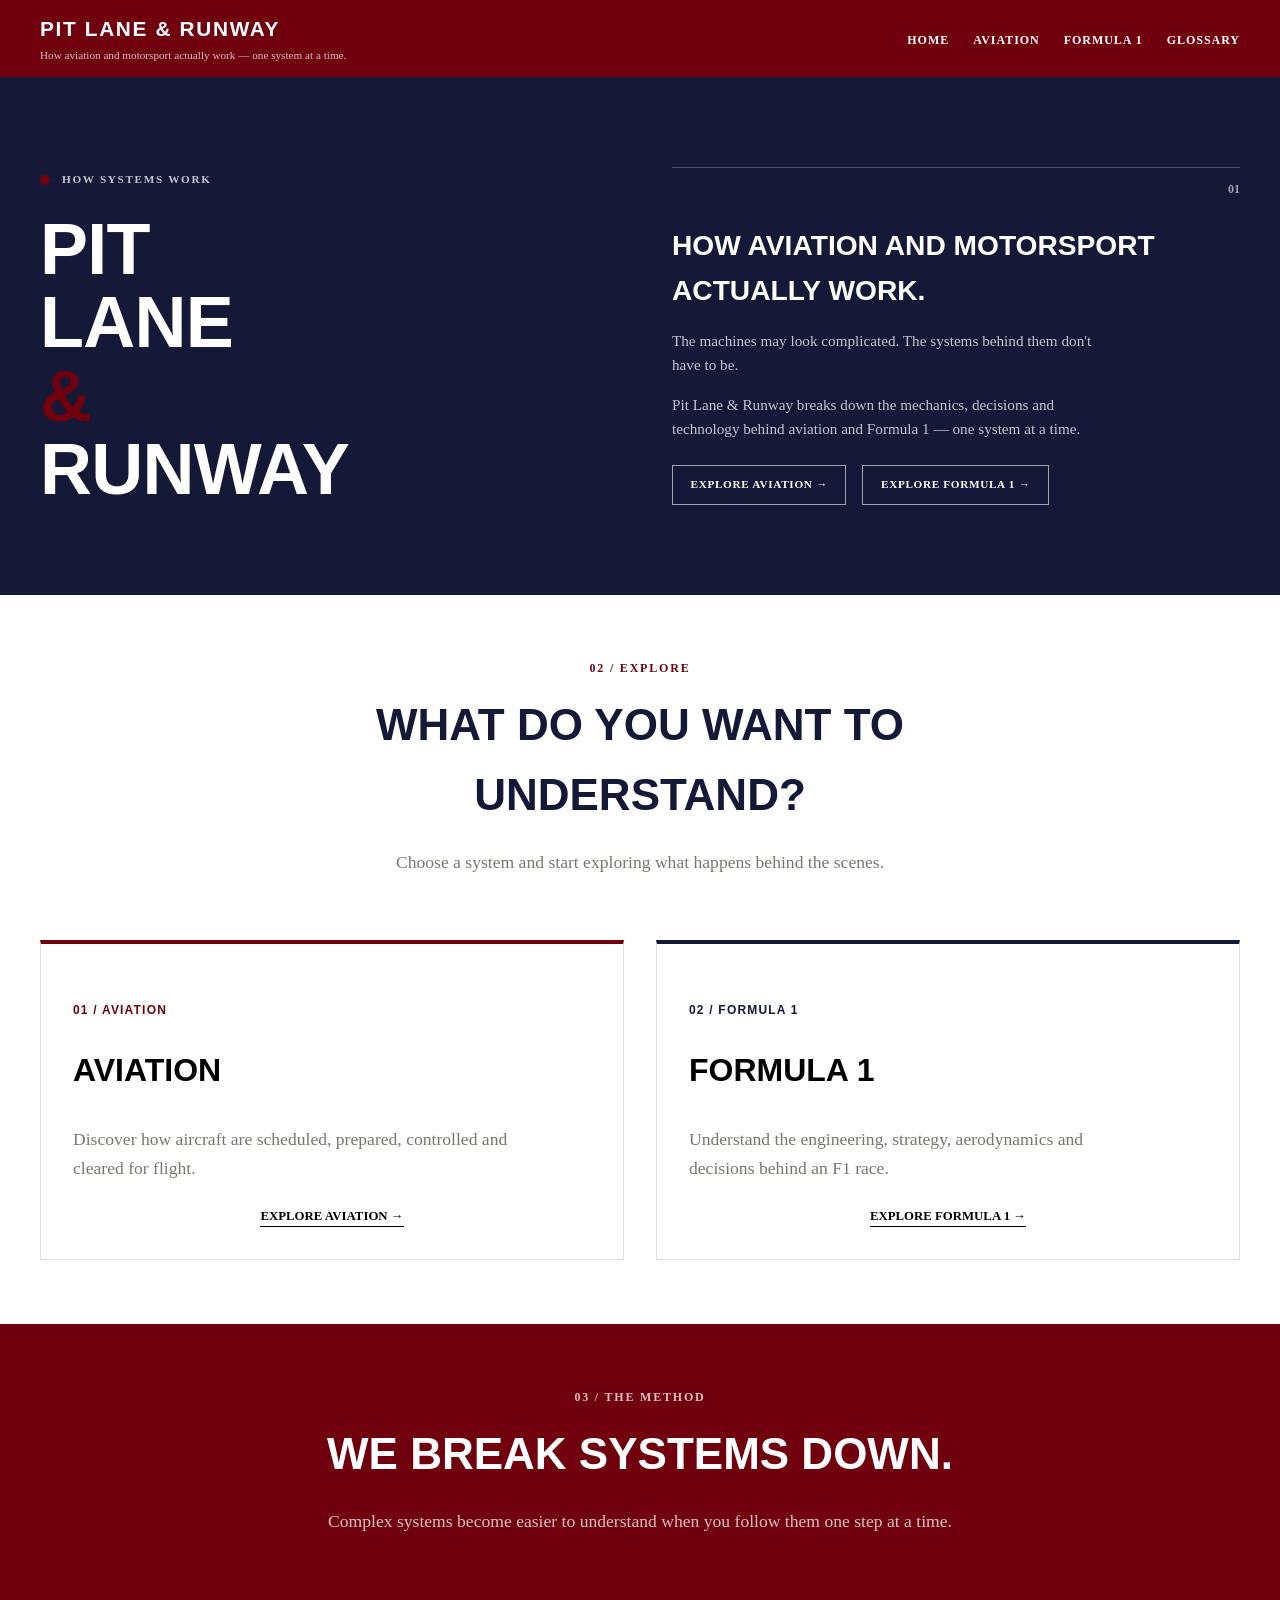
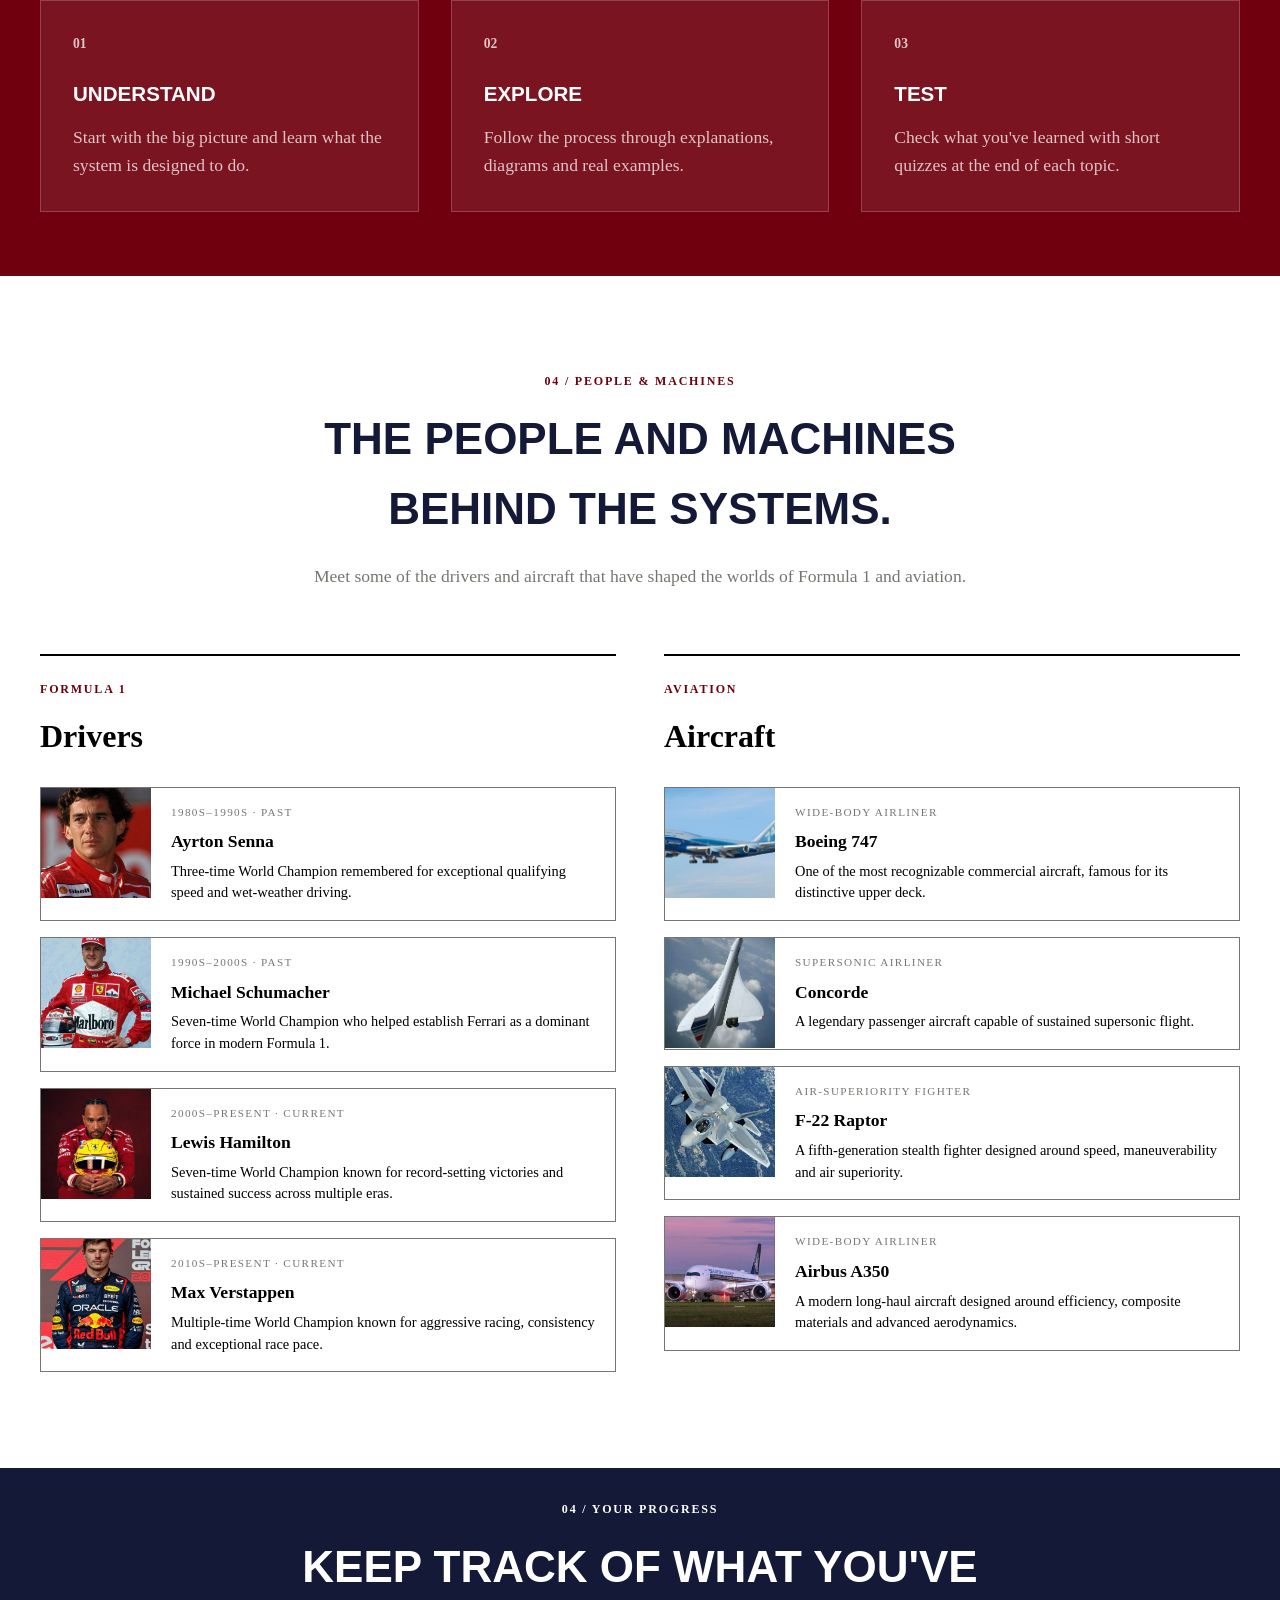
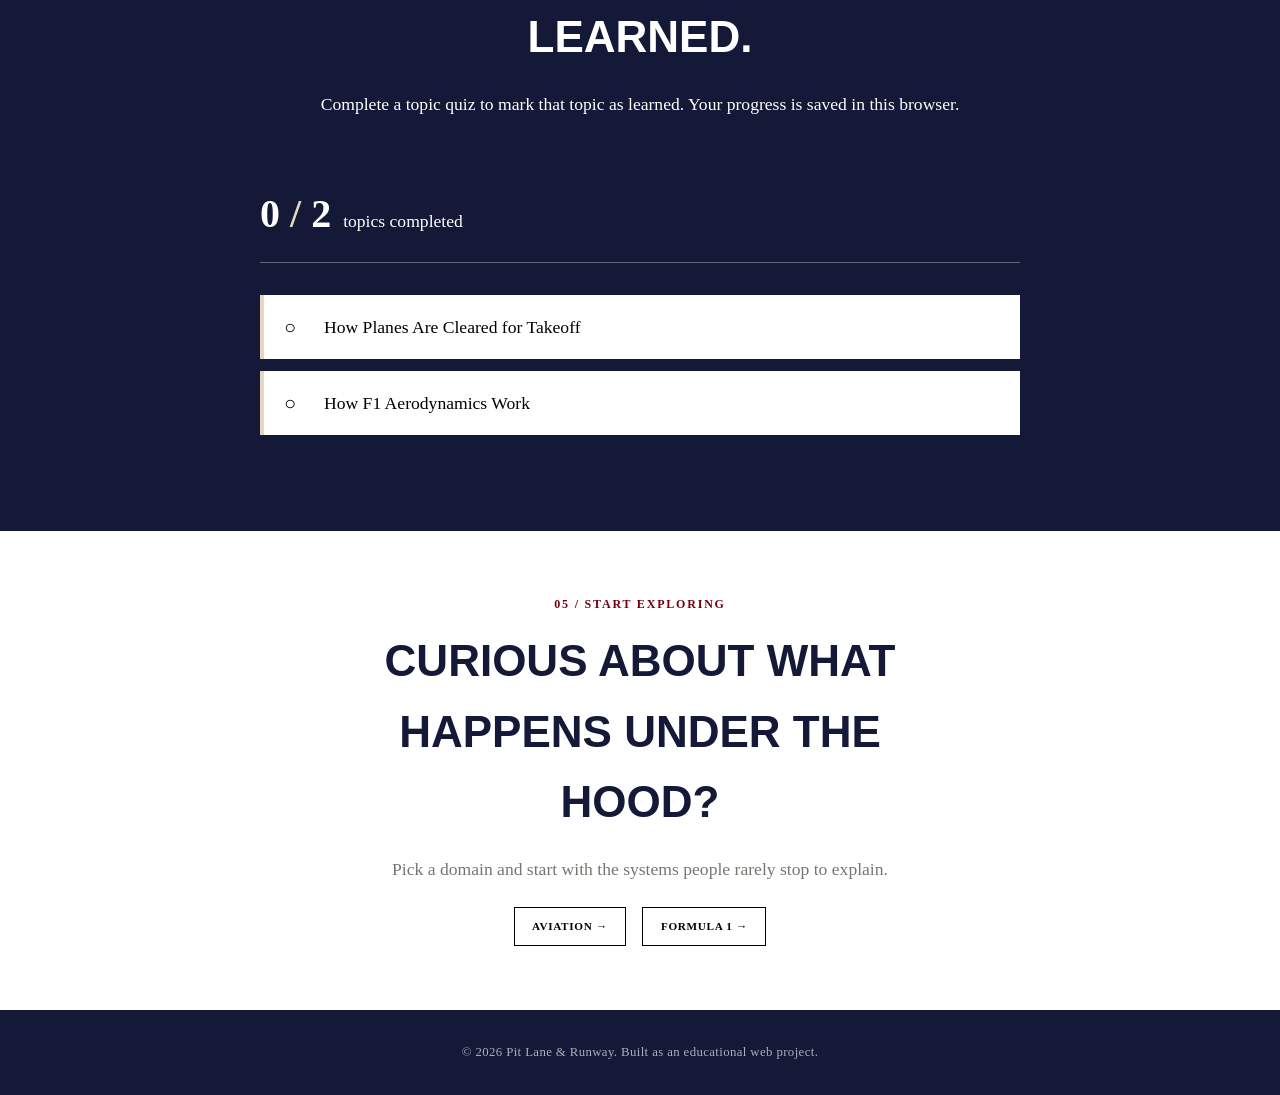
==== commit 125680bc: "feat: add learning progress tracking" ====
--- a/index.html
+++ b/index.html
@@ -278,6 +278,63 @@
     </div>
 </section>
 
+<section class="learning-progress-section">
+    <div class="container">
+
+        <div class="section-heading">
+            <p class="section-label">04 / YOUR PROGRESS</p>
+
+            <h2>Keep track of what you've learned.</h2>
+
+            <p>
+                Complete a topic quiz to mark that topic as learned.
+                Your progress is saved in this browser.
+            </p>
+        </div>
+
+        <div class="learning-progress">
+
+            <div class="learning-progress-summary">
+                <strong>
+                    <span id="progress-completed">0</span>
+                    /
+                    <span id="progress-total">2</span>
+                </strong>
+
+                <span>topics completed</span>
+            </div>
+
+            <div class="learning-progress-list">
+
+                <div class="learning-progress-item">
+                    <span class="learning-progress-status"
+                          data-progress-topic="aviation-takeoff">
+                        ○
+                    </span>
+
+                    <span>
+                        How Planes Are Cleared for Takeoff
+                    </span>
+                </div>
+
+                <div class="learning-progress-item">
+                    <span class="learning-progress-status"
+                          data-progress-topic="f1-aerodynamics">
+                        ○
+                    </span>
+
+                    <span>
+                        How F1 Aerodynamics Work
+                    </span>
+                </div>
+
+            </div>
+
+        </div>
+
+    </div>
+</section>
+
 
     <!-- Final Callout -->
     <section class="explore-callout">
@@ -321,5 +378,6 @@
         </div>
     </footer>
     <script src="scripts/showcase.js"></script>
+    <script src="scripts/learning-progress.js"></script>
 </body>
 </html>
--- a/styles/styles.css
+++ b/styles/styles.css
@@ -331,21 +331,27 @@
     color: var(--medium-grey);
 }
 
-.text-link {
+.text-link,
+.meet-the-grid-link {
+    display: block;
+    width: fit-content;
+    margin-inline: auto;
+
     color: var(--black);
     font-weight: 700;
     text-transform: uppercase;
     font-size: 0.8rem;
+
     border-bottom: 1px solid var(--black);
 }
 
 .text-link:hover,
-.text-link:focus {
+.text-link:focus,
+.meet-the-grid-link:hover,
+.meet-the-grid-link:focus {
     color: var(--dark-ruby);
     border-bottom-color: var(--dark-ruby);
 }
-
-
 /* =========================================
    "We break systems down." — ruby red
 ========================================= */
@@ -477,6 +483,91 @@
     margin: 0;
     font-size: 0.9rem;
     line-height: 1.5;
+}
+
+.learning-progress-section {
+    padding: var(--section-padding);
+    padding-top: 2rem;
+    padding-bottom: 6rem;
+    background: var(--neon-navy);
+    color: var(--white);
+}
+
+.learning-progress-section .section-label {
+    color: var(--bleached-sand);
+}
+
+.learning-progress-section .section-heading h2,
+.learning-progress-section .section-heading p {
+    color: var(--white);
+}
+
+.learning-progress {
+    max-width: 760px;
+    margin: 0 auto;
+}
+
+.learning-progress-summary {
+    display: flex;
+    align-items: baseline;
+    gap: 0.75rem;
+    margin-bottom: 2rem;
+    padding-bottom: 1rem;
+    border-bottom: 1px solid rgba(255, 255, 255, 0.35);
+}
+
+.learning-progress-summary strong {
+    font-size: 2.5rem;
+    color: var(--bleached-sand);
+}
+
+.learning-progress-summary span {
+    color: var(--white);
+}
+
+.learning-progress-list {
+    display: grid;
+    gap: 0.75rem;
+}
+
+.learning-progress-item {
+    display: flex;
+    align-items: center;
+    gap: 1rem;
+    padding: 1rem 1.25rem;
+    background: var(--white);
+    color: var(--black);
+    border-left: 4px solid var(--bleached-sand);
+}
+
+.learning-progress-status {
+    min-width: 1.5rem;
+    font-size: 1.25rem;
+    font-weight: 700;
+}
+
+.learning-progress-item.completed {
+    border-left-color: var(--dark-ruby);
+}
+
+.learning-progress-item.completed
+.learning-progress-status {
+    color: var(--dark-ruby);
+}
+
+@media (max-width: 600px) {
+    .learning-progress-summary {
+        flex-direction: column;
+        gap: 0.25rem;
+    }
+
+    .learning-progress-summary strong {
+        font-size: 2rem;
+    }
+
+    .learning-progress-item {
+        padding: 0.9rem 1rem;
+    }
 }
 
 
